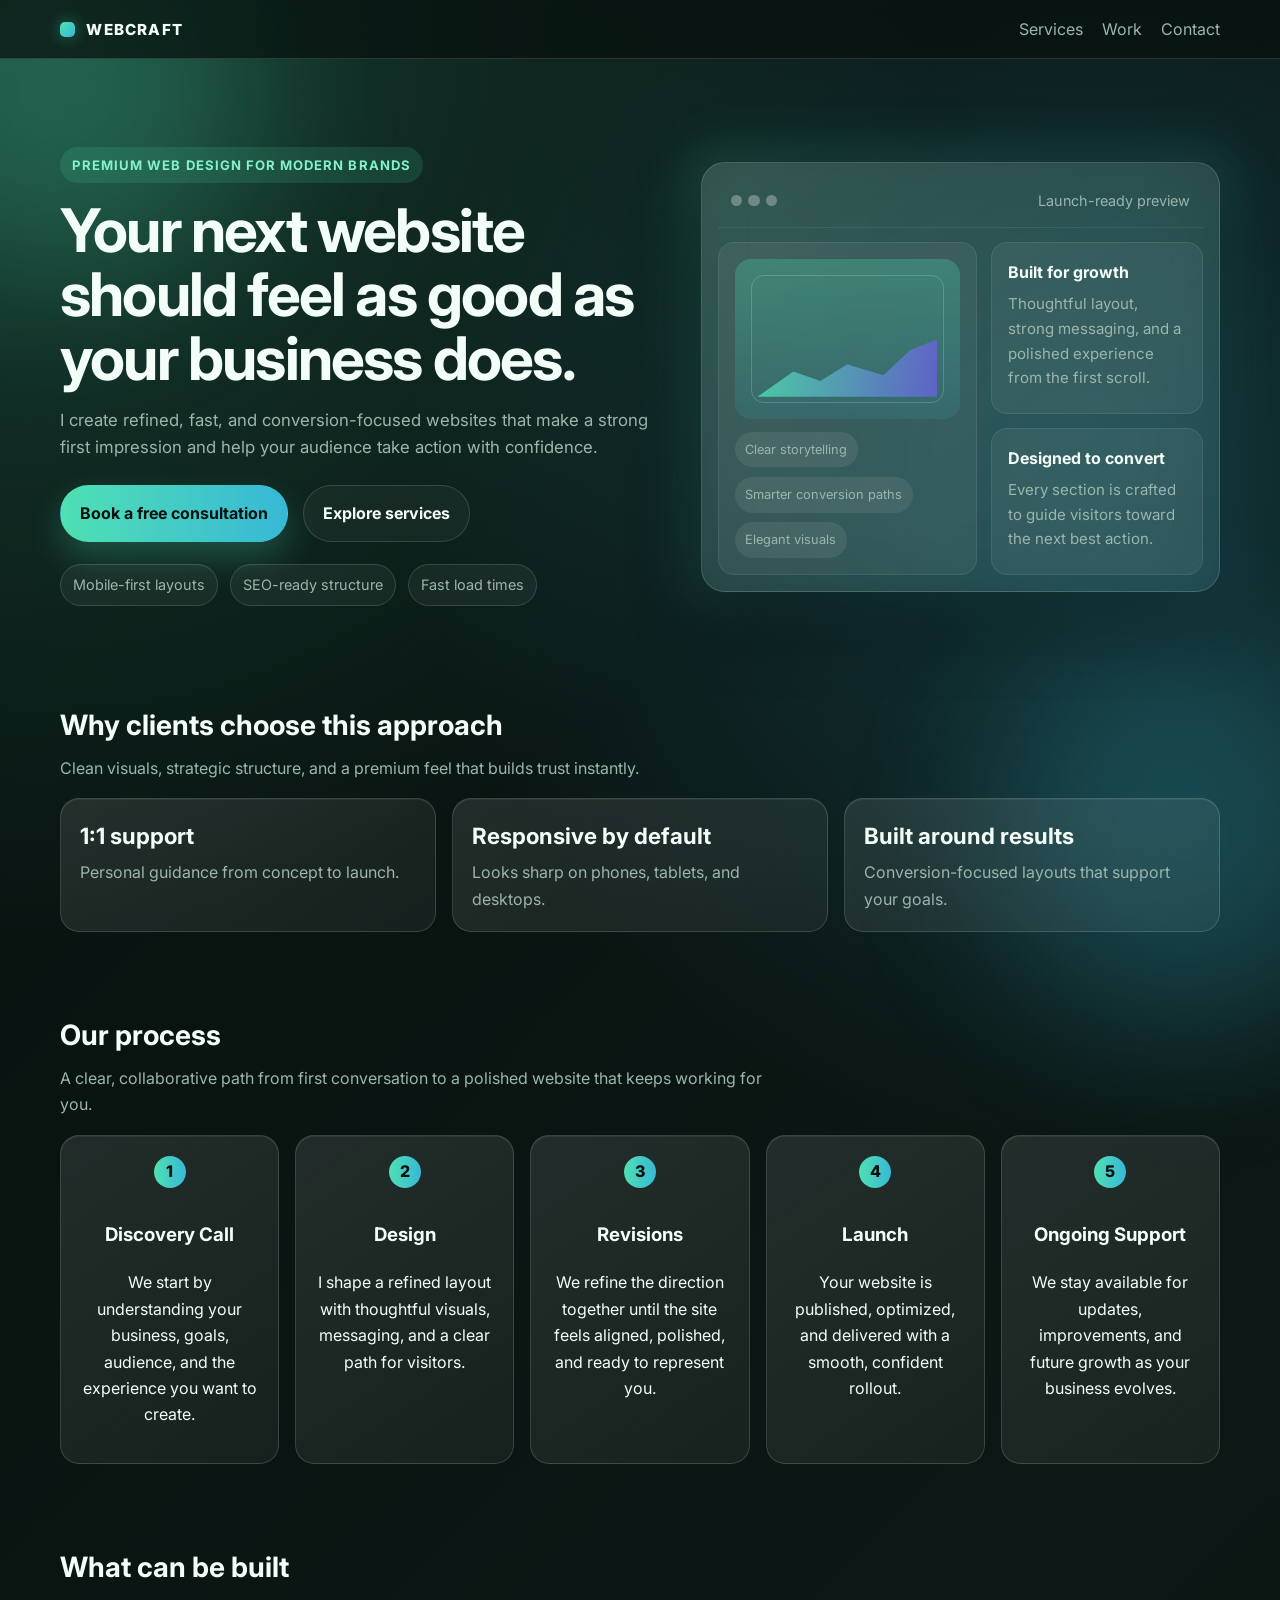
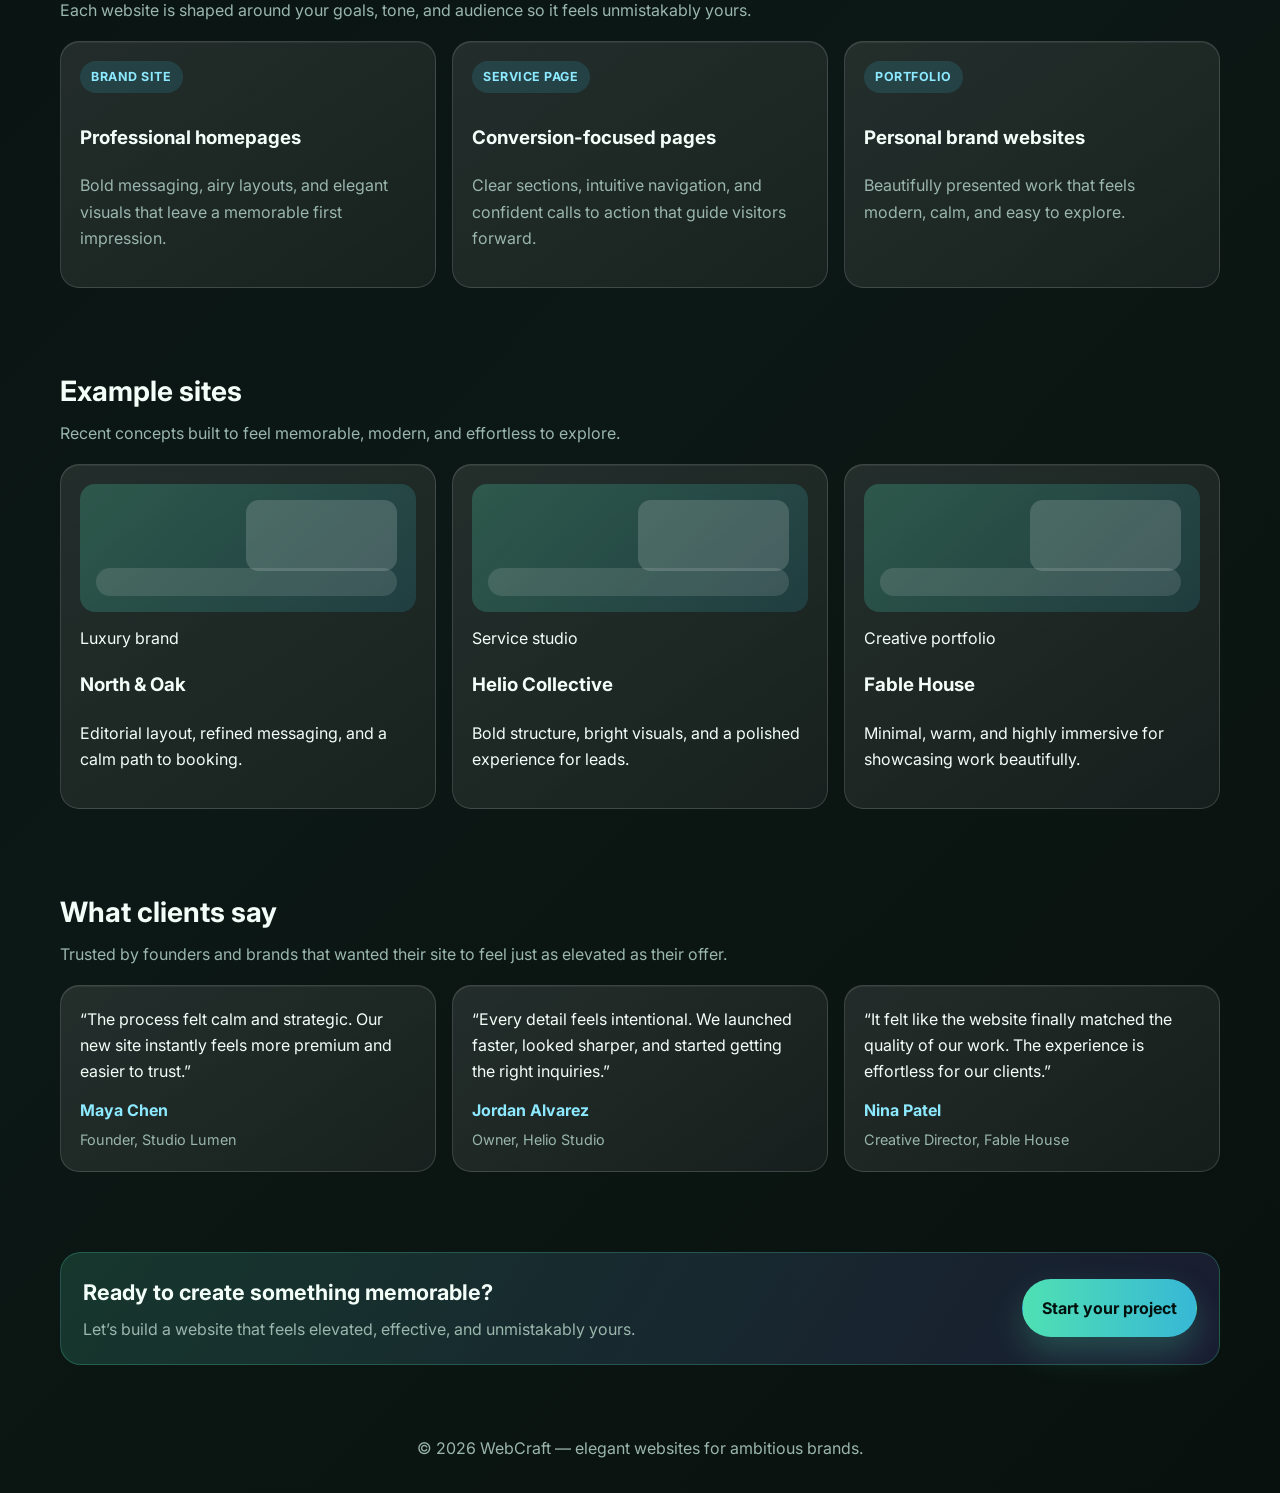
==== index.html @ 7e400f14 "Rename new.html to index.html" ====
<!DOCTYPE html>
<html lang="en">
  <head>
    <meta charset="UTF-8" />
    <meta name="viewport" content="width=device-width, initial-scale=1.0" />
    <title>WebCraft | Premium Websites That Feel Effortless</title>
    <link rel="preconnect" href="https://fonts.googleapis.com" />
    <link rel="preconnect" href="https://fonts.gstatic.com" crossorigin />
    <link href="https://fonts.googleapis.com/css2?family=Inter:wght@400;500;600;700;800&display=swap" rel="stylesheet" />
    <style>
      :root {
        --bg: #07110f;
        --bg-soft: #0f1f1b;
        --surface: rgba(255, 255, 255, 0.08);
        --surface-strong: rgba(255, 255, 255, 0.14);
        --text: #f4fef9;
        --muted: #9ab6ad;
        --accent: #4fe0b3;
        --accent-2: #37b8d6;
        --accent-3: #7a5cff;
        --border: rgba(255, 255, 255, 0.14);
      }

      * { box-sizing: border-box; }
      html { scroll-behavior: smooth; }
      body {
        --scroll: 0px;
        margin: 0;
        font-family: "Inter", "Segoe UI", Roboto, Arial, sans-serif;
        color: var(--text);
        background:
          radial-gradient(circle at top left, rgba(79, 224, 179, 0.22), transparent 28%),
          radial-gradient(circle at 85% 15%, rgba(55, 184, 214, 0.2), transparent 24%),
          linear-gradient(135deg, var(--bg), #0c1815 60%, #09110e 100%);
        line-height: 1.65;
        overflow-x: hidden;
      }

      body::before,
      body::after {
        content: "";
        position: fixed;
        inset: auto;
        width: 24rem;
        height: 24rem;
        border-radius: 50%;
        filter: blur(80px);
        opacity: 0.24;
        pointer-events: none;
        z-index: 0;
      }

      body::before {
        top: -6rem;
        left: -8rem;
        background: var(--accent);
      }

      body::after {
        bottom: -8rem;
        right: -6rem;
        background: var(--accent-2);
      }

      a { color: inherit; text-decoration: none; }
      img { max-width: 100%; display: block; }

      .container {
        width: min(1160px, calc(100% - 2rem));
        margin: 0 auto;
        position: relative;
        z-index: 1;
      }

      .nav {
        position: sticky;
        top: 0;
        z-index: 20;
        backdrop-filter: blur(18px);
        background: rgba(7, 17, 15, 0.72);
        border-bottom: 1px solid var(--border);
      }

      .nav-inner {
        display: flex;
        align-items: center;
        justify-content: space-between;
        padding: 1rem 0;
      }

      .brand {
        display: inline-flex;
        align-items: center;
        gap: 0.7rem;
        font-weight: 800;
        letter-spacing: 0.08em;
        font-size: 0.95rem;
        text-transform: uppercase;
      }

      .brand-mark {
        width: 0.95rem;
        height: 0.95rem;
        border-radius: 0.3rem;
        background: linear-gradient(135deg, var(--accent), var(--accent-2));
        box-shadow: 0 0 16px rgba(79, 224, 179, 0.45);
      }

      .nav-links {
        display: flex;
        gap: 1.2rem;
        color: var(--muted);
      }

      .nav-links a:hover { color: var(--text); }

      .hero {
        padding: 5.5rem 0 4rem;
        display: grid;
        grid-template-columns: 1.08fr 0.92fr;
        gap: 2rem;
        align-items: center;
      }

      .eyebrow {
        display: inline-flex;
        padding: 0.45rem 0.75rem;
        border-radius: 999px;
        background: rgba(79, 224, 179, 0.14);
        color: #84f1cb;
        font-size: 0.82rem;
        font-weight: 700;
        letter-spacing: 0.08em;
        text-transform: uppercase;
        margin-bottom: 1rem;
      }

      .hero h1 {
        font-size: clamp(2.3rem, 4.7vw, 4rem);
        line-height: 1.06;
        margin: 0 0 1rem;
        letter-spacing: -0.03em;
      }

      .hero p {
        font-size: 1.05rem;
        color: var(--muted);
        margin: 0 0 1.4rem;
        max-width: 620px;
      }

      .hero-actions {
        display: flex;
        flex-wrap: wrap;
        gap: 0.9rem;
        margin-bottom: 1.35rem;
      }

      .btn {
        display: inline-flex;
        align-items: center;
        justify-content: center;
        border: 1px solid transparent;
        border-radius: 999px;
        padding: 0.92rem 1.2rem;
        font-weight: 700;
        transition: transform 0.2s ease, box-shadow 0.2s ease, background 0.2s ease;
      }

      .btn:hover { transform: translateY(-2px); }
      .btn-primary {
        background: linear-gradient(90deg, var(--accent), var(--accent-2));
        color: #03110e;
        box-shadow: 0 16px 34px rgba(79, 224, 179, 0.24);
      }
      .btn-secondary {
        color: var(--text);
        border-color: var(--border);
        background: rgba(255, 255, 255, 0.04);
      }

      .trust-list {
        display: flex;
        flex-wrap: wrap;
        gap: 0.75rem;
        padding: 0;
        margin: 0;
        list-style: none;
        color: var(--muted);
      }

      .trust-list li {
        padding: 0.5rem 0.75rem;
        border-radius: 999px;
        background: rgba(255, 255, 255, 0.05);
        border: 1px solid var(--border);
        font-size: 0.9rem;
      }

      .hero-visual {
        position: relative;
      }

      .hero-visual::before {
        content: "";
        position: absolute;
        inset: -1rem;
        border-radius: 2rem;
        background: linear-gradient(135deg, rgba(79, 224, 179, 0.16), rgba(55, 184, 214, 0.14));
        filter: blur(24px);
        z-index: 0;
      }

      .dashboard {
        position: relative;
        z-index: 1;
        padding: 1rem;
        border-radius: 1.5rem;
        background: linear-gradient(145deg, rgba(255,255,255,0.12), rgba(255,255,255,0.05));
        border: 1px solid var(--border);
        box-shadow: 0 30px 70px rgba(0, 0, 0, 0.36);
        backdrop-filter: blur(22px);
      }

      .scroll-move {
        transform: translate3d(0, calc(var(--scroll) * var(--scroll-speed, 0.02)), 0);
        will-change: transform;
      }

      .scroll-slow { --scroll-speed: 0.015; }
      .scroll-medium { --scroll-speed: 0.028; }
      .scroll-fast { --scroll-speed: 0.045; }

      .dashboard-top {
        display: flex;
        justify-content: space-between;
        align-items: center;
        padding: 0.6rem 0.8rem 0.9rem;
        border-bottom: 1px solid rgba(255,255,255,0.08);
      }

      .dots {
        display: flex;
        gap: 0.4rem;
      }

      .dots span {
        width: 0.7rem;
        height: 0.7rem;
        border-radius: 50%;
        background: rgba(255,255,255,0.3);
      }

      .dashboard-grid {
        display: grid;
        grid-template-columns: 1.1fr 0.9fr;
        gap: 0.9rem;
        padding-top: 0.9rem;
      }

      .panel {
        padding: 1rem;
        border-radius: 1rem;
        background: rgba(255,255,255,0.06);
        border: 1px solid rgba(255,255,255,0.08);
      }

      .panel.large {
        grid-row: span 2;
      }

      .chart {
        height: 10rem;
        border-radius: 1rem;
        background: linear-gradient(180deg, rgba(79,224,179,0.28), rgba(55,184,214,0.12));
        position: relative;
        overflow: hidden;
        margin-bottom: 0.8rem;
      }

      .chart::before {
        content: "";
        position: absolute;
        inset: 1rem;
        border: 1px solid rgba(255,255,255,0.18);
        border-radius: 0.8rem;
      }

      .chart::after {
        content: "";
        position: absolute;
        left: 10%;
        bottom: 14%;
        width: 80%;
        height: 45%;
        background: linear-gradient(90deg, rgba(79,224,179,0.8), rgba(122,92,255,0.6));
        clip-path: polygon(0 100%, 20% 65%, 35% 78%, 50% 55%, 70% 70%, 85% 35%, 100% 20%, 100% 100%);
      }

      .mini-stats {
        display: flex;
        flex-wrap: wrap;
        gap: 0.6rem;
      }

      .mini-stats span {
        padding: 0.45rem 0.65rem;
        border-radius: 999px;
        background: rgba(255,255,255,0.08);
        color: var(--muted);
        font-size: 0.8rem;
      }

      .panel h4 {
        margin: 0 0 0.4rem;
        font-size: 1rem;
      }

      .panel p {
        margin: 0;
        color: var(--muted);
        font-size: 0.94rem;
      }

      section { padding: 2rem 0 3rem; }
      .section-header {
        margin-bottom: 1.1rem;
      }

      .section-header h2 {
        font-size: 1.75rem;
        margin: 0 0 0.4rem;
      }

      .section-header p {
        margin: 0;
        color: var(--muted);
        max-width: 720px;
      }

      .stats-grid {
        display: grid;
        grid-template-columns: repeat(3, minmax(0, 1fr));
        gap: 1rem;
      }

      .stat-card,
      .service-card,
      .project-card,
      .step-card {
        padding: 1.2rem;
        border-radius: 1.2rem;
        background: linear-gradient(145deg, rgba(255,255,255,0.1), rgba(255,255,255,0.05));
        border: 1px solid var(--border);
        box-shadow: inset 0 1px 0 rgba(255,255,255,0.06);
        transition: transform 0.2s ease, border-color 0.2s ease;
      }

      .stat-card:hover,
      .service-card:hover,
      .project-card:hover,
      .step-card:hover,
      .process-card:hover {
        transform: translateY(-3px);
        border-color: rgba(79, 224, 179, 0.35);
      }

      .stat-card strong {
        display: block;
        font-size: 1.4rem;
        margin-bottom: 0.25rem;
      }

      .stat-card span,
      .service-card p,
      .project-card p,
      .step-card p {
        color: var(--muted);
      }

      .service-grid,
      .project-grid,
      .steps-grid,
      .process-grid {
        display: grid;
        grid-template-columns: repeat(3, minmax(0, 1fr));
        gap: 1rem;
      }

      .icon {
        display: inline-grid;
        place-items: center;
        width: 2.4rem;
        height: 2.4rem;
        border-radius: 0.8rem;
        background: linear-gradient(135deg, rgba(79,224,179,0.26), rgba(55,184,214,0.2));
        margin-bottom: 0.8rem;
        font-size: 1rem;
      }

      .project-card .tag {
        display: inline-block;
        margin-bottom: 0.65rem;
        padding: 0.38rem 0.7rem;
        border-radius: 999px;
        background: rgba(55, 184, 214, 0.16);
        color: #8de9ff;
        font-size: 0.78rem;
        font-weight: 700;
        letter-spacing: 0.04em;
        text-transform: uppercase;
      }

      .example-grid,
      .testimonial-grid {
        display: grid;
        grid-template-columns: repeat(3, minmax(0, 1fr));
        gap: 1rem;
      }

      .example-card,
      .testimonial-card {
        padding: 1.2rem;
        border-radius: 1.2rem;
        background: linear-gradient(145deg, rgba(255,255,255,0.1), rgba(255,255,255,0.05));
        border: 1px solid var(--border);
        box-shadow: inset 0 1px 0 rgba(255,255,255,0.06);
      }

      .example-card .preview {
        height: 8rem;
        border-radius: 0.95rem;
        background: linear-gradient(135deg, rgba(79,224,179,0.24), rgba(55,184,214,0.16));
        margin-bottom: 0.8rem;
        position: relative;
        overflow: hidden;
      }

      .example-card .preview::before,
      .example-card .preview::after {
        content: "";
        position: absolute;
        inset: 0;
      }

      .example-card .preview::before {
        inset: 1rem 1.2rem auto auto;
        width: 45%;
        height: 55%;
        border-radius: 0.8rem;
        background: rgba(255,255,255,0.16);
      }

      .example-card .preview::after {
        inset: auto 1.2rem 1rem 1rem;
        height: 22%;
        border-radius: 999px;
        background: rgba(255,255,255,0.12);
      }

      .testimonial-card blockquote {
        margin: 0 0 0.8rem;
        font-size: 1rem;
        color: var(--text);
      }

      .testimonial-card .person {
        font-weight: 700;
        color: #8de9ff;
      }

      .testimonial-card .role {
        color: var(--muted);
        font-size: 0.9rem;
        margin-top: 0.25rem;
      }

      .step-number {
        display: inline-grid;
        place-items: center;
        width: 2rem;
        height: 2rem;
        border-radius: 50%;
        background: linear-gradient(90deg, var(--accent), var(--accent-2));
        color: #03110e;
        font-weight: 800;
        margin-bottom: 0.75rem;
      }

      .process-grid {
        grid-template-columns: repeat(5, minmax(0, 1fr));
      }

      .process-card {
        padding: 1.2rem;
        border-radius: 1.2rem;
        background: linear-gradient(145deg, rgba(255,255,255,0.1), rgba(255,255,255,0.05));
        border: 1px solid var(--border);
        box-shadow: inset 0 1px 0 rgba(255,255,255,0.06);
        text-align: center;
      }

      .process-card .step-number {
        margin-bottom: 0.85rem;
      }

      .quote-panel {
        display: flex;
        align-items: center;
        justify-content: space-between;
        gap: 1rem;
        padding: 1.35rem;
        border-radius: 1.3rem;
        background: linear-gradient(120deg, rgba(79,224,179,0.16), rgba(122,92,255,0.14));
        border: 1px solid rgba(79,224,179,0.24);
      }

      .scroll-move {
        transform: translate3d(0, calc(var(--scroll) * var(--scroll-speed, 0.02)), 0);
        will-change: transform;
      }

      .scroll-slow { --scroll-speed: 0.015; }
      .scroll-medium { --scroll-speed: 0.028; }
      .scroll-fast { --scroll-speed: 0.045; }

      .quote-panel h3 {
        margin: 0 0 0.35rem;
        font-size: 1.35rem;
      }

      .quote-panel p {
        margin: 0;
        color: var(--muted);
      }

      .footer {
        padding: 1.4rem 0 2rem;
        color: var(--muted);
        text-align: center;
      }

      @media (max-width: 900px) {
        .hero,
        .dashboard-grid,
        .service-grid,
        .project-grid,
        .steps-grid,
        .stats-grid,
        .example-grid,
        .testimonial-grid,
        .process-grid {
          grid-template-columns: 1fr;
        }

        .hero { padding-top: 3.3rem; }
        .quote-panel { flex-direction: column; align-items: flex-start; }
      }
    </style>
  </head>
  <body>
    <nav class="nav">
      <div class="container nav-inner">
        <a class="brand" href="#top"><span class="brand-mark"></span>WebCraft</a>
        <div class="nav-links">
          <a href="#services">Services</a>
          <a href="#work">Work</a>
          <a href="#contact">Contact</a>
        </div>
      </div>
    </nav>

    <main id="top">
      <section class="hero container">
        <div>
          <div class="eyebrow">Premium web design for modern brands</div>
          <h1>Your next website should feel as good as your business does.</h1>
          <p>I create refined, fast, and conversion-focused websites that make a strong first impression and help your audience take action with confidence.</p>
          <div class="hero-actions">
            <a class="btn btn-primary" href="#contact">Book a free consultation</a>
            <a class="btn btn-secondary" href="#services">Explore services</a>
          </div>
          <ul class="trust-list">
            <li>Mobile-first layouts</li>
            <li>SEO-ready structure</li>
            <li>Fast load times</li>
          </ul>
        </div>

        <div class="hero-visual scroll-move scroll-medium">
          <div class="dashboard">
            <div class="dashboard-top">
              <div class="dots"><span></span><span></span><span></span></div>
              <div style="color: var(--muted); font-size: 0.9rem;">Launch-ready preview</div>
            </div>
            <div class="dashboard-grid">
              <div class="panel large">
                <div class="chart"></div>
                <div class="mini-stats">
                  <span>Clear storytelling</span>
                  <span>Smarter conversion paths</span>
                  <span>Elegant visuals</span>
                </div>
              </div>
              <div class="panel">
                <h4>Built for growth</h4>
                <p>Thoughtful layout, strong messaging, and a polished experience from the first scroll.</p>
              </div>
              <div class="panel">
                <h4>Designed to convert</h4>
                <p>Every section is crafted to guide visitors toward the next best action.</p>
              </div>
            </div>
          </div>
        </div>
      </section>

      <section class="container">
        <div class="section-header scroll-move scroll-slow">
          <h2>Why clients choose this approach</h2>
          <p>Clean visuals, strategic structure, and a premium feel that builds trust instantly.</p>
        </div>
        <div class="stats-grid">
          <div class="stat-card">
            <strong>1:1 support</strong>
            <span>Personal guidance from concept to launch.</span>
          </div>
          <div class="stat-card">
            <strong>Responsive by default</strong>
            <span>Looks sharp on phones, tablets, and desktops.</span>
          </div>
          <div class="stat-card">
            <strong>Built around results</strong>
            <span>Conversion-focused layouts that support your goals.</span>
          </div>
        </div>
      </section>

      <section id="services" class="container">
        <div class="section-header">
          <h2>Our process</h2>
          <p>A clear, collaborative path from first conversation to a polished website that keeps working for you.</p>
        </div>
        <div class="process-grid">
          <article class="process-card">
            <div class="step-number">1</div>
            <h3>Discovery Call</h3>
            <p>We start by understanding your business, goals, audience, and the experience you want to create.</p>
          </article>
          <article class="process-card">
            <div class="step-number">2</div>
            <h3>Design</h3>
            <p>I shape a refined layout with thoughtful visuals, messaging, and a clear path for visitors.</p>
          </article>
          <article class="process-card">
            <div class="step-number">3</div>
            <h3>Revisions</h3>
            <p>We refine the direction together until the site feels aligned, polished, and ready to represent you.</p>
          </article>
          <article class="process-card">
            <div class="step-number">4</div>
            <h3>Launch</h3>
            <p>Your website is published, optimized, and delivered with a smooth, confident rollout.</p>
          </article>
          <article class="process-card">
            <div class="step-number">5</div>
            <h3>Ongoing Support</h3>
            <p>We stay available for updates, improvements, and future growth as your business evolves.</p>
          </article>
        </div>
      </section>

      <section id="work" class="container">
        <div class="section-header">
          <h2>What can be built</h2>
          <p>Each website is shaped around your goals, tone, and audience so it feels unmistakably yours.</p>
        </div>
        <div class="project-grid">
          <div class="project-card">
            <span class="tag">Brand site</span>
            <h3>Professional homepages</h3>
            <p>Bold messaging, airy layouts, and elegant visuals that leave a memorable first impression.</p>
          </div>
          <div class="project-card">
            <span class="tag">Service page</span>
            <h3>Conversion-focused pages</h3>
            <p>Clear sections, intuitive navigation, and confident calls to action that guide visitors forward.</p>
          </div>
          <div class="project-card">
            <span class="tag">Portfolio</span>
            <h3>Personal brand websites</h3>
            <p>Beautifully presented work that feels modern, calm, and easy to explore.</p>
          </div>
        </div>
      </section>

      <section class="container">
        <div class="section-header">
          <h2>Example sites</h2>
          <p>Recent concepts built to feel memorable, modern, and effortless to explore.</p>
        </div>
        <div class="example-grid">
          <article class="example-card">
            <div class="preview"></div>
            <span class="tag">Luxury brand</span>
            <h3>North & Oak</h3>
            <p>Editorial layout, refined messaging, and a calm path to booking.</p>
          </article>
          <article class="example-card">
            <div class="preview"></div>
            <span class="tag">Service studio</span>
            <h3>Helio Collective</h3>
            <p>Bold structure, bright visuals, and a polished experience for leads.</p>
          </article>
          <article class="example-card">
            <div class="preview"></div>
            <span class="tag">Creative portfolio</span>
            <h3>Fable House</h3>
            <p>Minimal, warm, and highly immersive for showcasing work beautifully.</p>
          </article>
        </div>
      </section>

      <section class="container">
        <div class="section-header">
          <h2>What clients say</h2>
          <p>Trusted by founders and brands that wanted their site to feel just as elevated as their offer.</p>
        </div>
        <div class="testimonial-grid">
          <article class="testimonial-card">
            <blockquote>“The process felt calm and strategic. Our new site instantly feels more premium and easier to trust.”</blockquote>
            <div class="person">Maya Chen</div>
            <div class="role">Founder, Studio Lumen</div>
          </article>
          <article class="testimonial-card">
            <blockquote>“Every detail feels intentional. We launched faster, looked sharper, and started getting the right inquiries.”</blockquote>
            <div class="person">Jordan Alvarez</div>
            <div class="role">Owner, Helio Studio</div>
          </article>
          <article class="testimonial-card">
            <blockquote>“It felt like the website finally matched the quality of our work. The experience is effortless for our clients.”</blockquote>
            <div class="person">Nina Patel</div>
            <div class="role">Creative Director, Fable House</div>
          </article>
        </div>
      </section>

      <section id="contact" class="container">
        <div class="quote-panel scroll-move scroll-slow">
          <div>
            <h3>Ready to create something memorable?</h3>
            <p>Let’s build a website that feels elevated, effective, and unmistakably yours.</p>
          </div>
            <a class="btn btn-primary" href="mailto:hello@webcraft.com">Start your project</a>
        </div>
      </section>
    </main>

    <script>
      const scrollRoot = document.documentElement || document.body;
      const updateScroll = () => {
        const y = Math.min(window.scrollY, 1200);
        document.body.style.setProperty("--scroll", `${y * 0.35}px`);
      };
      window.addEventListener("scroll", updateScroll, { passive: true });
      updateScroll();
    </script>

    <footer class="footer">
      <div class="container">© 2026 WebCraft — elegant websites for ambitious brands.</div>
    </footer>
  </body>
</html>
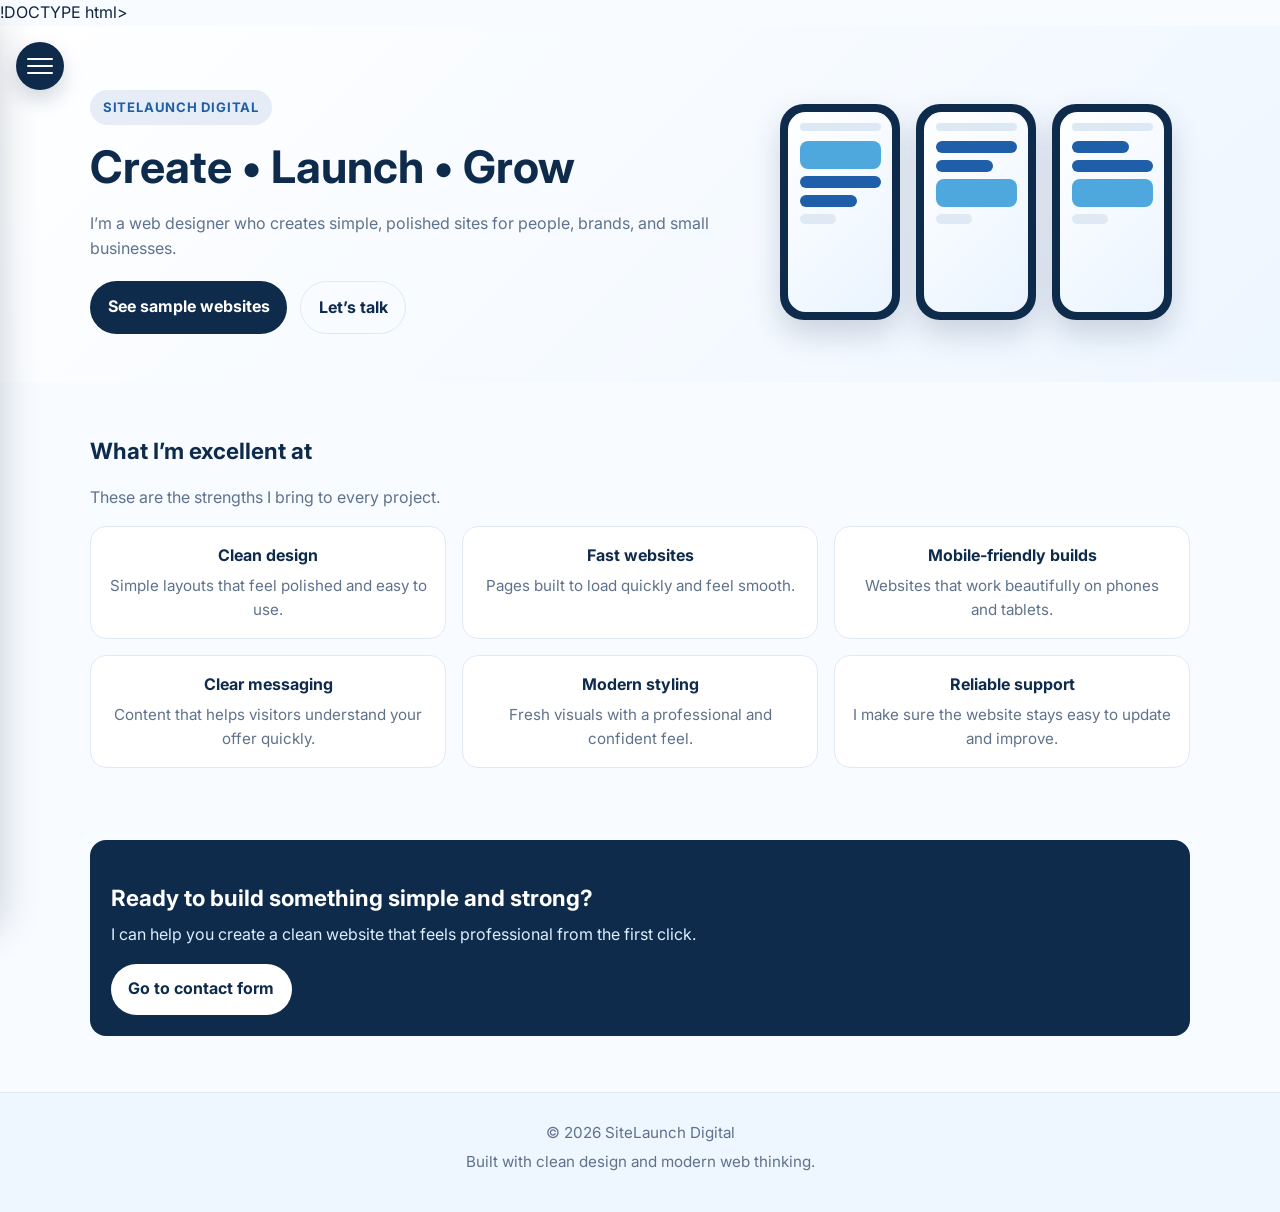
==== commit 62fc0f60: "Update print statement from 'Hello' to 'Goodbye'" ====
--- a/index.html
+++ b/index.html
@@ -1,773 +1,469 @@
-<!DOCTYPE html>
+!DOCTYPE html>
 <html lang="en">
   <head>
     <meta charset="UTF-8" />
     <meta name="viewport" content="width=device-width, initial-scale=1.0" />
-    <title>WebCraft | Premium Websites That Feel Effortless</title>
+    <title>SiteLaunch Digital</title>
     <link rel="preconnect" href="https://fonts.googleapis.com" />
     <link rel="preconnect" href="https://fonts.gstatic.com" crossorigin />
     <link href="https://fonts.googleapis.com/css2?family=Inter:wght@400;500;600;700;800&display=swap" rel="stylesheet" />
     <style>
       :root {
-        --bg: #07110f;
-        --bg-soft: #0f1f1b;
-        --surface: rgba(255, 255, 255, 0.08);
-        --surface-strong: rgba(255, 255, 255, 0.14);
-        --text: #f4fef9;
-        --muted: #9ab6ad;
-        --accent: #4fe0b3;
-        --accent-2: #37b8d6;
-        --accent-3: #7a5cff;
-        --border: rgba(255, 255, 255, 0.14);
+        --navy: #0f2b4c;
+        --navy-dark: #081c31;
+        --blue: #1f5ea8;
+        --sky: #4ea8de;
+        --white: #f8fbff;
+        --text: #11253f;
+        --muted: #5f728c;
+        --border: #dfe9f4;
       }
 
       * { box-sizing: border-box; }
       html { scroll-behavior: smooth; }
       body {
-        --scroll: 0px;
         margin: 0;
-        font-family: "Inter", "Segoe UI", Roboto, Arial, sans-serif;
+        font-family: "Inter", "Segoe UI", sans-serif;
+        background: var(--white);
         color: var(--text);
-        background:
-          radial-gradient(circle at top left, rgba(79, 224, 179, 0.22), transparent 28%),
-          radial-gradient(circle at 85% 15%, rgba(55, 184, 214, 0.2), transparent 24%),
-          linear-gradient(135deg, var(--bg), #0c1815 60%, #09110e 100%);
-        line-height: 1.65;
-        overflow-x: hidden;
-      }
-
-      body::before,
-      body::after {
-        content: "";
+        line-height: 1.6;
+      }
+
+      body.page-transitioning {
+        overflow: hidden;
+      }
+
+      .page-transition {
+        opacity: 0;
+        transform: translateY(12px);
+        animation: pageFadeIn 0.45s ease forwards;
+      }
+
+      @keyframes pageFadeIn {
+        from {
+          opacity: 0;
+          transform: translateY(12px);
+        }
+        to {
+          opacity: 1;
+          transform: translateY(0);
+        }
+      }
+
+      a { color: inherit; text-decoration: none; }
+      .container {
+        width: min(1100px, calc(100% - 2rem));
+        margin: 0 auto;
+      }
+
+      .side-nav {
         position: fixed;
-        inset: auto;
-        width: 24rem;
-        height: 24rem;
-        border-radius: 50%;
-        filter: blur(80px);
-        opacity: 0.24;
+        top: 1rem;
+        left: 1rem;
+        z-index: 60;
+      }
+
+      .menu-toggle {
+        display: flex;
+        flex-direction: column;
+        justify-content: center;
+        gap: 0.3rem;
+        width: 3rem;
+        height: 3rem;
+        border: 0;
+        border-radius: 999px;
+        background: var(--navy);
+        color: white;
+        box-shadow: 0 10px 20px rgba(15, 43, 76, 0.18);
+        cursor: pointer;
+        padding: 0.7rem;
+      }
+
+      .menu-toggle span {
+        display: block;
+        height: 2px;
+        width: 100%;
+        background: currentColor;
+        border-radius: 999px;
+      }
+
+      .nav-panel {
+        position: fixed;
+        top: 0;
+        left: -260px;
+        width: 240px;
+        height: 100vh;
+        padding: 5rem 1.25rem 1.5rem;
+        display: flex;
+        flex-direction: column;
+        gap: 1rem;
+        background: linear-gradient(180deg, var(--navy) 0%, var(--navy-dark) 100%);
+        color: white;
+        box-shadow: 16px 0 40px rgba(8, 28, 49, 0.24);
+        transition: left 0.25s ease;
+        z-index: 55;
+      }
+
+      .side-nav.open .nav-panel {
+        left: 0;
+      }
+
+      .nav-panel a {
+        padding: 0.7rem 0.8rem;
+        border-radius: 0.7rem;
+        color: #e7f2ff;
+        font-weight: 600;
+      }
+
+      .nav-panel a:hover {
+        background: rgba(255, 255, 255, 0.12);
+      }
+
+      .overlay {
+        position: fixed;
+        inset: 0;
+        background: rgba(8, 28, 49, 0.28);
+        opacity: 0;
         pointer-events: none;
-        z-index: 0;
-      }
-
-      body::before {
-        top: -6rem;
-        left: -8rem;
-        background: var(--accent);
-      }
-
-      body::after {
-        bottom: -8rem;
-        right: -6rem;
-        background: var(--accent-2);
-      }
-
-      a { color: inherit; text-decoration: none; }
-      img { max-width: 100%; display: block; }
-
-      .container {
-        width: min(1160px, calc(100% - 2rem));
-        margin: 0 auto;
-        position: relative;
-        z-index: 1;
-      }
-
-      .nav {
-        position: sticky;
-        top: 0;
-        z-index: 20;
-        backdrop-filter: blur(18px);
-        background: rgba(7, 17, 15, 0.72);
-        border-bottom: 1px solid var(--border);
-      }
-
-      .nav-inner {
-        display: flex;
-        align-items: center;
-        justify-content: space-between;
-        padding: 1rem 0;
-      }
-
-      .brand {
-        display: inline-flex;
-        align-items: center;
-        gap: 0.7rem;
-        font-weight: 800;
-        letter-spacing: 0.08em;
-        font-size: 0.95rem;
-        text-transform: uppercase;
-      }
-
-      .brand-mark {
-        width: 0.95rem;
-        height: 0.95rem;
-        border-radius: 0.3rem;
-        background: linear-gradient(135deg, var(--accent), var(--accent-2));
-        box-shadow: 0 0 16px rgba(79, 224, 179, 0.45);
-      }
-
-      .nav-links {
-        display: flex;
-        gap: 1.2rem;
-        color: var(--muted);
-      }
-
-      .nav-links a:hover { color: var(--text); }
+        transition: opacity 0.25s ease;
+        z-index: 50;
+      }
+
+      .side-nav.open + .overlay {
+        opacity: 1;
+        pointer-events: auto;
+      }
+
+      body.nav-open {
+        overflow: hidden;
+      }
 
       .hero {
-        padding: 5.5rem 0 4rem;
+        padding: 4rem 0 3rem;
+        background: linear-gradient(135deg, #ffffff 0%, #eef6ff 100%);
+      }
+
+      .hero-content {
         display: grid;
-        grid-template-columns: 1.08fr 0.92fr;
+        grid-template-columns: 1.2fr 0.8fr;
         gap: 2rem;
         align-items: center;
       }
 
       .eyebrow {
-        display: inline-flex;
-        padding: 0.45rem 0.75rem;
+        display: inline-block;
+        padding: 0.45rem 0.8rem;
         border-radius: 999px;
-        background: rgba(79, 224, 179, 0.14);
-        color: #84f1cb;
+        background: rgba(31, 94, 168, 0.1);
+        color: var(--blue);
         font-size: 0.82rem;
         font-weight: 700;
-        letter-spacing: 0.08em;
+        letter-spacing: 0.06em;
         text-transform: uppercase;
         margin-bottom: 1rem;
       }
 
-      .hero h1 {
-        font-size: clamp(2.3rem, 4.7vw, 4rem);
-        line-height: 1.06;
+      h1 {
+        font-size: clamp(2rem, 3.5vw, 2.8rem);
+        line-height: 1.2;
+        color: var(--navy);
         margin: 0 0 1rem;
-        letter-spacing: -0.03em;
       }
 
       .hero p {
-        font-size: 1.05rem;
+        margin: 0 0 1.2rem;
         color: var(--muted);
-        margin: 0 0 1.4rem;
-        max-width: 620px;
-      }
-
-      .hero-actions {
+        max-width: 650px;
+      }
+
+      .actions {
         display: flex;
+        gap: 0.8rem;
         flex-wrap: wrap;
-        gap: 0.9rem;
-        margin-bottom: 1.35rem;
       }
 
       .btn {
-        display: inline-flex;
-        align-items: center;
+        display: inline-block;
+        padding: 0.8rem 1.1rem;
+        border-radius: 999px;
+        font-weight: 700;
+      }
+
+      .btn-primary {
+        background: var(--navy);
+        color: white;
+      }
+
+      .btn-secondary {
+        border: 1px solid var(--border);
+        color: var(--navy);
+      }
+
+      .device-stack {
+        display: flex;
         justify-content: center;
-        border: 1px solid transparent;
+        gap: 1rem;
+        align-items: flex-end;
+        flex-wrap: wrap;
+      }
+
+      .phone {
+        width: 120px;
+        background: #0f2b4c;
+        border-radius: 1.5rem;
+        padding: 0.5rem;
+        box-shadow: 0 14px 30px rgba(15, 43, 76, 0.18);
+      }
+
+      .phone-screen {
+        background: linear-gradient(135deg, #ffffff 0%, #eaf4ff 100%);
+        border-radius: 1.1rem;
+        padding: 0.7rem;
+        min-height: 200px;
+      }
+
+      .phone-screen .top-bar {
+        height: 8px;
         border-radius: 999px;
-        padding: 0.92rem 1.2rem;
-        font-weight: 700;
-        transition: transform 0.2s ease, box-shadow 0.2s ease, background 0.2s ease;
-      }
-
-      .btn:hover { transform: translateY(-2px); }
-      .btn-primary {
-        background: linear-gradient(90deg, var(--accent), var(--accent-2));
-        color: #03110e;
-        box-shadow: 0 16px 34px rgba(79, 224, 179, 0.24);
-      }
-      .btn-secondary {
-        color: var(--text);
-        border-color: var(--border);
-        background: rgba(255, 255, 255, 0.04);
-      }
-
-      .trust-list {
-        display: flex;
-        flex-wrap: wrap;
-        gap: 0.75rem;
-        padding: 0;
-        margin: 0;
-        list-style: none;
+        background: #dce9f5;
+        margin-bottom: 0.6rem;
+      }
+
+      .phone-screen .block {
+        background: #1f5ea8;
+        border-radius: 0.5rem;
+        height: 12px;
+        margin-bottom: 0.45rem;
+      }
+
+      .phone-screen .block.short { width: 70%; }
+      .phone-screen .block.tall { height: 28px; background: #4ea8de; }
+      .phone-screen .block.small { height: 10px; width: 45%; background: #dfe9f4; }
+
+      section {
+        padding: 2rem 0 2.5rem;
+      }
+
+      h2 {
+        color: var(--navy);
+        font-size: 1.4rem;
+        margin-bottom: 0.6rem;
+      }
+
+      .section-copy {
         color: var(--muted);
-      }
-
-      .trust-list li {
-        padding: 0.5rem 0.75rem;
-        border-radius: 999px;
-        background: rgba(255, 255, 255, 0.05);
-        border: 1px solid var(--border);
-        font-size: 0.9rem;
-      }
-
-      .hero-visual {
-        position: relative;
-      }
-
-      .hero-visual::before {
-        content: "";
-        position: absolute;
-        inset: -1rem;
-        border-radius: 2rem;
-        background: linear-gradient(135deg, rgba(79, 224, 179, 0.16), rgba(55, 184, 214, 0.14));
-        filter: blur(24px);
-        z-index: 0;
-      }
-
-      .dashboard {
-        position: relative;
-        z-index: 1;
-        padding: 1rem;
-        border-radius: 1.5rem;
-        background: linear-gradient(145deg, rgba(255,255,255,0.12), rgba(255,255,255,0.05));
-        border: 1px solid var(--border);
-        box-shadow: 0 30px 70px rgba(0, 0, 0, 0.36);
-        backdrop-filter: blur(22px);
-      }
-
-      .scroll-move {
-        transform: translate3d(0, calc(var(--scroll) * var(--scroll-speed, 0.02)), 0);
-        will-change: transform;
-      }
-
-      .scroll-slow { --scroll-speed: 0.015; }
-      .scroll-medium { --scroll-speed: 0.028; }
-      .scroll-fast { --scroll-speed: 0.045; }
-
-      .dashboard-top {
-        display: flex;
-        justify-content: space-between;
-        align-items: center;
-        padding: 0.6rem 0.8rem 0.9rem;
-        border-bottom: 1px solid rgba(255,255,255,0.08);
-      }
-
-      .dots {
-        display: flex;
-        gap: 0.4rem;
-      }
-
-      .dots span {
-        width: 0.7rem;
-        height: 0.7rem;
-        border-radius: 50%;
-        background: rgba(255,255,255,0.3);
-      }
-
-      .dashboard-grid {
-        display: grid;
-        grid-template-columns: 1.1fr 0.9fr;
-        gap: 0.9rem;
-        padding-top: 0.9rem;
-      }
-
-      .panel {
-        padding: 1rem;
-        border-radius: 1rem;
-        background: rgba(255,255,255,0.06);
-        border: 1px solid rgba(255,255,255,0.08);
-      }
-
-      .panel.large {
-        grid-row: span 2;
-      }
-
-      .chart {
-        height: 10rem;
-        border-radius: 1rem;
-        background: linear-gradient(180deg, rgba(79,224,179,0.28), rgba(55,184,214,0.12));
-        position: relative;
-        overflow: hidden;
-        margin-bottom: 0.8rem;
-      }
-
-      .chart::before {
-        content: "";
-        position: absolute;
-        inset: 1rem;
-        border: 1px solid rgba(255,255,255,0.18);
-        border-radius: 0.8rem;
-      }
-
-      .chart::after {
-        content: "";
-        position: absolute;
-        left: 10%;
-        bottom: 14%;
-        width: 80%;
-        height: 45%;
-        background: linear-gradient(90deg, rgba(79,224,179,0.8), rgba(122,92,255,0.6));
-        clip-path: polygon(0 100%, 20% 65%, 35% 78%, 50% 55%, 70% 70%, 85% 35%, 100% 20%, 100% 100%);
-      }
-
-      .mini-stats {
-        display: flex;
-        flex-wrap: wrap;
-        gap: 0.6rem;
-      }
-
-      .mini-stats span {
-        padding: 0.45rem 0.65rem;
-        border-radius: 999px;
-        background: rgba(255,255,255,0.08);
-        color: var(--muted);
-        font-size: 0.8rem;
-      }
-
-      .panel h4 {
-        margin: 0 0 0.4rem;
-        font-size: 1rem;
-      }
-
-      .panel p {
-        margin: 0;
-        color: var(--muted);
-        font-size: 0.94rem;
-      }
-
-      section { padding: 2rem 0 3rem; }
-      .section-header {
-        margin-bottom: 1.1rem;
-      }
-
-      .section-header h2 {
-        font-size: 1.75rem;
-        margin: 0 0 0.4rem;
-      }
-
-      .section-header p {
-        margin: 0;
-        color: var(--muted);
-        max-width: 720px;
-      }
-
-      .stats-grid {
+        max-width: 700px;
+        margin-bottom: 1rem;
+      }
+
+      .sample-grid {
         display: grid;
         grid-template-columns: repeat(3, minmax(0, 1fr));
         gap: 1rem;
       }
 
-      .stat-card,
-      .service-card,
-      .project-card,
-      .step-card {
-        padding: 1.2rem;
-        border-radius: 1.2rem;
-        background: linear-gradient(145deg, rgba(255,255,255,0.1), rgba(255,255,255,0.05));
+      .sample-card {
+        background: white;
         border: 1px solid var(--border);
-        box-shadow: inset 0 1px 0 rgba(255,255,255,0.06);
-        transition: transform 0.2s ease, border-color 0.2s ease;
-      }
-
-      .stat-card:hover,
-      .service-card:hover,
-      .project-card:hover,
-      .step-card:hover,
-      .process-card:hover {
-        transform: translateY(-3px);
-        border-color: rgba(79, 224, 179, 0.35);
-      }
-
-      .stat-card strong {
-        display: block;
-        font-size: 1.4rem;
-        margin-bottom: 0.25rem;
-      }
-
-      .stat-card span,
-      .service-card p,
-      .project-card p,
-      .step-card p {
+        border-radius: 1rem;
+        padding: 1rem;
+      }
+
+      .sample-card .tag {
+        display: inline-block;
+        font-size: 0.78rem;
+        font-weight: 700;
+        color: var(--blue);
+        margin-bottom: 0.5rem;
+        text-transform: uppercase;
+        letter-spacing: 0.06em;
+      }
+
+      .sample-card h3 {
+        margin: 0 0 0.4rem;
+        color: var(--navy);
+      }
+
+      .sample-card p {
         color: var(--muted);
-      }
-
-      .service-grid,
-      .project-grid,
-      .steps-grid,
-      .process-grid {
+        margin-bottom: 0.8rem;
+      }
+
+      .skills-grid {
         display: grid;
         grid-template-columns: repeat(3, minmax(0, 1fr));
         gap: 1rem;
       }
 
-      .icon {
-        display: inline-grid;
-        place-items: center;
-        width: 2.4rem;
-        height: 2.4rem;
-        border-radius: 0.8rem;
-        background: linear-gradient(135deg, rgba(79,224,179,0.26), rgba(55,184,214,0.2));
-        margin-bottom: 0.8rem;
-        font-size: 1rem;
-      }
-
-      .project-card .tag {
-        display: inline-block;
-        margin-bottom: 0.65rem;
-        padding: 0.38rem 0.7rem;
-        border-radius: 999px;
-        background: rgba(55, 184, 214, 0.16);
-        color: #8de9ff;
-        font-size: 0.78rem;
-        font-weight: 700;
-        letter-spacing: 0.04em;
-        text-transform: uppercase;
-      }
-
-      .example-grid,
-      .testimonial-grid {
-        display: grid;
-        grid-template-columns: repeat(3, minmax(0, 1fr));
-        gap: 1rem;
-      }
-
-      .example-card,
-      .testimonial-card {
-        padding: 1.2rem;
-        border-radius: 1.2rem;
-        background: linear-gradient(145deg, rgba(255,255,255,0.1), rgba(255,255,255,0.05));
+      .skill-card {
+        background: white;
         border: 1px solid var(--border);
-        box-shadow: inset 0 1px 0 rgba(255,255,255,0.06);
-      }
-
-      .example-card .preview {
-        height: 8rem;
-        border-radius: 0.95rem;
-        background: linear-gradient(135deg, rgba(79,224,179,0.24), rgba(55,184,214,0.16));
-        margin-bottom: 0.8rem;
-        position: relative;
-        overflow: hidden;
-      }
-
-      .example-card .preview::before,
-      .example-card .preview::after {
-        content: "";
-        position: absolute;
-        inset: 0;
-      }
-
-      .example-card .preview::before {
-        inset: 1rem 1.2rem auto auto;
-        width: 45%;
-        height: 55%;
-        border-radius: 0.8rem;
-        background: rgba(255,255,255,0.16);
-      }
-
-      .example-card .preview::after {
-        inset: auto 1.2rem 1rem 1rem;
-        height: 22%;
-        border-radius: 999px;
-        background: rgba(255,255,255,0.12);
-      }
-
-      .testimonial-card blockquote {
-        margin: 0 0 0.8rem;
-        font-size: 1rem;
-        color: var(--text);
-      }
-
-      .testimonial-card .person {
-        font-weight: 700;
-        color: #8de9ff;
-      }
-
-      .testimonial-card .role {
+        border-radius: 1rem;
+        padding: 1rem;
+        text-align: center;
+      }
+
+      .skill-card strong {
+        display: block;
+        color: var(--navy);
+        margin-bottom: 0.3rem;
+      }
+
+      .skill-card span {
         color: var(--muted);
-        font-size: 0.9rem;
-        margin-top: 0.25rem;
-      }
-
-      .step-number {
-        display: inline-grid;
-        place-items: center;
-        width: 2rem;
-        height: 2rem;
-        border-radius: 50%;
-        background: linear-gradient(90deg, var(--accent), var(--accent-2));
-        color: #03110e;
-        font-weight: 800;
-        margin-bottom: 0.75rem;
-      }
-
-      .process-grid {
-        grid-template-columns: repeat(5, minmax(0, 1fr));
-      }
-
-      .process-card {
-        padding: 1.2rem;
-        border-radius: 1.2rem;
-        background: linear-gradient(145deg, rgba(255,255,255,0.1), rgba(255,255,255,0.05));
-        border: 1px solid var(--border);
-        box-shadow: inset 0 1px 0 rgba(255,255,255,0.06);
+        font-size: 0.95rem;
+      }
+
+      .contact-box {
+        background: var(--navy);
+        color: white;
+        border-radius: 1rem;
+        padding: 1.3rem;
+      }
+
+      .footer {
+        padding: 1.5rem 0 2rem;
         text-align: center;
-      }
-
-      .process-card .step-number {
-        margin-bottom: 0.85rem;
-      }
-
-      .quote-panel {
-        display: flex;
-        align-items: center;
-        justify-content: space-between;
-        gap: 1rem;
-        padding: 1.35rem;
-        border-radius: 1.3rem;
-        background: linear-gradient(120deg, rgba(79,224,179,0.16), rgba(122,92,255,0.14));
-        border: 1px solid rgba(79,224,179,0.24);
-      }
-
-      .scroll-move {
-        transform: translate3d(0, calc(var(--scroll) * var(--scroll-speed, 0.02)), 0);
-        will-change: transform;
-      }
-
-      .scroll-slow { --scroll-speed: 0.015; }
-      .scroll-medium { --scroll-speed: 0.028; }
-      .scroll-fast { --scroll-speed: 0.045; }
-
-      .quote-panel h3 {
-        margin: 0 0 0.35rem;
-        font-size: 1.35rem;
-      }
-
-      .quote-panel p {
-        margin: 0;
         color: var(--muted);
-      }
-
-      .footer {
-        padding: 1.4rem 0 2rem;
-        color: var(--muted);
-        text-align: center;
-      }
-
-      @media (max-width: 900px) {
-        .hero,
-        .dashboard-grid,
-        .service-grid,
-        .project-grid,
-        .steps-grid,
-        .stats-grid,
-        .example-grid,
-        .testimonial-grid,
-        .process-grid {
+        font-size: 0.95rem;
+        background: #eef6ff;
+        border-top: 1px solid var(--border);
+        margin-top: 1rem;
+      }
+
+      .footer p {
+        margin: 0.3rem 0;
+      }
+
+      @media (max-width: 800px) {
+        .hero-content,
+        .sample-grid {
           grid-template-columns: 1fr;
         }
-
-        .hero { padding-top: 3.3rem; }
-        .quote-panel { flex-direction: column; align-items: flex-start; }
       }
     </style>
   </head>
   <body>
-    <nav class="nav">
-      <div class="container nav-inner">
-        <a class="brand" href="#top"><span class="brand-mark"></span>WebCraft</a>
-        <div class="nav-links">
-          <a href="#services">Services</a>
-          <a href="#work">Work</a>
-          <a href="#contact">Contact</a>
+    <div class="page-transition">
+    <div class="side-nav" id="sideNav">
+      <button class="menu-toggle" id="menuToggle" aria-expanded="false" aria-controls="navPanel" aria-label="Open navigation menu">
+        <span></span>
+        <span></span>
+        <span></span>
+      </button>
+
+      <div class="nav-panel" id="navPanel">
+        <a href="new.html">Home</a>
+        <a href="samples.html">View Our Work</a>
+        <a href="contact.html">Contact</a>
+      </div>
+    </div>
+    <div class="overlay" id="menuOverlay"></div>
+
+    <header class="hero" id="top">
+      <div class="container hero-content">
+        <div>
+          <div class="eyebrow">SiteLaunch Digital</div>
+          <h1>Create • Launch • Grow</h1>
+          <p>I’m a web designer who creates simple, polished sites for people, brands, and small businesses.</p>
+          <div class="actions">
+            <a class="btn btn-primary" href="samples.html">See sample websites</a>
+            <a class="btn btn-secondary" href="contact.html">Let’s talk</a>
+          </div>
         </div>
-      </div>
-    </nav>
-
-    <main id="top">
-      <section class="hero container">
-        <div>
-          <div class="eyebrow">Premium web design for modern brands</div>
-          <h1>Your next website should feel as good as your business does.</h1>
-          <p>I create refined, fast, and conversion-focused websites that make a strong first impression and help your audience take action with confidence.</p>
-          <div class="hero-actions">
-            <a class="btn btn-primary" href="#contact">Book a free consultation</a>
-            <a class="btn btn-secondary" href="#services">Explore services</a>
+
+        <div class="device-stack" aria-label="Phone mockups of different websites">
+          <div class="phone">
+            <div class="phone-screen">
+              <div class="top-bar"></div>
+              <div class="block tall"></div>
+              <div class="block"></div>
+              <div class="block short"></div>
+              <div class="block small"></div>
+            </div>
           </div>
-          <ul class="trust-list">
-            <li>Mobile-first layouts</li>
-            <li>SEO-ready structure</li>
-            <li>Fast load times</li>
-          </ul>
-        </div>
-
-        <div class="hero-visual scroll-move scroll-medium">
-          <div class="dashboard">
-            <div class="dashboard-top">
-              <div class="dots"><span></span><span></span><span></span></div>
-              <div style="color: var(--muted); font-size: 0.9rem;">Launch-ready preview</div>
+          <div class="phone">
+            <div class="phone-screen">
+              <div class="top-bar"></div>
+              <div class="block"></div>
+              <div class="block short"></div>
+              <div class="block tall"></div>
+              <div class="block small"></div>
             </div>
-            <div class="dashboard-grid">
-              <div class="panel large">
-                <div class="chart"></div>
-                <div class="mini-stats">
-                  <span>Clear storytelling</span>
-                  <span>Smarter conversion paths</span>
-                  <span>Elegant visuals</span>
-                </div>
-              </div>
-              <div class="panel">
-                <h4>Built for growth</h4>
-                <p>Thoughtful layout, strong messaging, and a polished experience from the first scroll.</p>
-              </div>
-              <div class="panel">
-                <h4>Designed to convert</h4>
-                <p>Every section is crafted to guide visitors toward the next best action.</p>
-              </div>
+          </div>
+          <div class="phone">
+            <div class="phone-screen">
+              <div class="top-bar"></div>
+              <div class="block short"></div>
+              <div class="block"></div>
+              <div class="block tall"></div>
+              <div class="block small"></div>
             </div>
           </div>
         </div>
-      </section>
-
+      </div>
+    </header>
+
+    <main>
       <section class="container">
-        <div class="section-header scroll-move scroll-slow">
-          <h2>Why clients choose this approach</h2>
-          <p>Clean visuals, strategic structure, and a premium feel that builds trust instantly.</p>
-        </div>
-        <div class="stats-grid">
-          <div class="stat-card">
-            <strong>1:1 support</strong>
-            <span>Personal guidance from concept to launch.</span>
-          </div>
-          <div class="stat-card">
-            <strong>Responsive by default</strong>
-            <span>Looks sharp on phones, tablets, and desktops.</span>
-          </div>
-          <div class="stat-card">
-            <strong>Built around results</strong>
-            <span>Conversion-focused layouts that support your goals.</span>
-          </div>
+        <h2>What I’m excellent at</h2>
+        <p class="section-copy">These are the strengths I bring to every project.</p>
+        <div class="skills-grid">
+          <div class="skill-card"><strong>Clean design</strong><span>Simple layouts that feel polished and easy to use.</span></div>
+          <div class="skill-card"><strong>Fast websites</strong><span>Pages built to load quickly and feel smooth.</span></div>
+          <div class="skill-card"><strong>Mobile-friendly builds</strong><span>Websites that work beautifully on phones and tablets.</span></div>
+          <div class="skill-card"><strong>Clear messaging</strong><span>Content that helps visitors understand your offer quickly.</span></div>
+          <div class="skill-card"><strong>Modern styling</strong><span>Fresh visuals with a professional and confident feel.</span></div>
+          <div class="skill-card"><strong>Reliable support</strong><span>I make sure the website stays easy to update and improve.</span></div>
         </div>
       </section>
 
-      <section id="services" class="container">
-        <div class="section-header">
-          <h2>Our process</h2>
-          <p>A clear, collaborative path from first conversation to a polished website that keeps working for you.</p>
-        </div>
-        <div class="process-grid">
-          <article class="process-card">
-            <div class="step-number">1</div>
-            <h3>Discovery Call</h3>
-            <p>We start by understanding your business, goals, audience, and the experience you want to create.</p>
-          </article>
-          <article class="process-card">
-            <div class="step-number">2</div>
-            <h3>Design</h3>
-            <p>I shape a refined layout with thoughtful visuals, messaging, and a clear path for visitors.</p>
-          </article>
-          <article class="process-card">
-            <div class="step-number">3</div>
-            <h3>Revisions</h3>
-            <p>We refine the direction together until the site feels aligned, polished, and ready to represent you.</p>
-          </article>
-          <article class="process-card">
-            <div class="step-number">4</div>
-            <h3>Launch</h3>
-            <p>Your website is published, optimized, and delivered with a smooth, confident rollout.</p>
-          </article>
-          <article class="process-card">
-            <div class="step-number">5</div>
-            <h3>Ongoing Support</h3>
-            <p>We stay available for updates, improvements, and future growth as your business evolves.</p>
-          </article>
-        </div>
-      </section>
-
-      <section id="work" class="container">
-        <div class="section-header">
-          <h2>What can be built</h2>
-          <p>Each website is shaped around your goals, tone, and audience so it feels unmistakably yours.</p>
-        </div>
-        <div class="project-grid">
-          <div class="project-card">
-            <span class="tag">Brand site</span>
-            <h3>Professional homepages</h3>
-            <p>Bold messaging, airy layouts, and elegant visuals that leave a memorable first impression.</p>
-          </div>
-          <div class="project-card">
-            <span class="tag">Service page</span>
-            <h3>Conversion-focused pages</h3>
-            <p>Clear sections, intuitive navigation, and confident calls to action that guide visitors forward.</p>
-          </div>
-          <div class="project-card">
-            <span class="tag">Portfolio</span>
-            <h3>Personal brand websites</h3>
-            <p>Beautifully presented work that feels modern, calm, and easy to explore.</p>
-          </div>
-        </div>
-      </section>
-
-      <section class="container">
-        <div class="section-header">
-          <h2>Example sites</h2>
-          <p>Recent concepts built to feel memorable, modern, and effortless to explore.</p>
-        </div>
-        <div class="example-grid">
-          <article class="example-card">
-            <div class="preview"></div>
-            <span class="tag">Luxury brand</span>
-            <h3>North & Oak</h3>
-            <p>Editorial layout, refined messaging, and a calm path to booking.</p>
-          </article>
-          <article class="example-card">
-            <div class="preview"></div>
-            <span class="tag">Service studio</span>
-            <h3>Helio Collective</h3>
-            <p>Bold structure, bright visuals, and a polished experience for leads.</p>
-          </article>
-          <article class="example-card">
-            <div class="preview"></div>
-            <span class="tag">Creative portfolio</span>
-            <h3>Fable House</h3>
-            <p>Minimal, warm, and highly immersive for showcasing work beautifully.</p>
-          </article>
-        </div>
-      </section>
-
-      <section class="container">
-        <div class="section-header">
-          <h2>What clients say</h2>
-          <p>Trusted by founders and brands that wanted their site to feel just as elevated as their offer.</p>
-        </div>
-        <div class="testimonial-grid">
-          <article class="testimonial-card">
-            <blockquote>“The process felt calm and strategic. Our new site instantly feels more premium and easier to trust.”</blockquote>
-            <div class="person">Maya Chen</div>
-            <div class="role">Founder, Studio Lumen</div>
-          </article>
-          <article class="testimonial-card">
-            <blockquote>“Every detail feels intentional. We launched faster, looked sharper, and started getting the right inquiries.”</blockquote>
-            <div class="person">Jordan Alvarez</div>
-            <div class="role">Owner, Helio Studio</div>
-          </article>
-          <article class="testimonial-card">
-            <blockquote>“It felt like the website finally matched the quality of our work. The experience is effortless for our clients.”</blockquote>
-            <div class="person">Nina Patel</div>
-            <div class="role">Creative Director, Fable House</div>
-          </article>
-        </div>
-      </section>
-
       <section id="contact" class="container">
-        <div class="quote-panel scroll-move scroll-slow">
-          <div>
-            <h3>Ready to create something memorable?</h3>
-            <p>Let’s build a website that feels elevated, effective, and unmistakably yours.</p>
-          </div>
-            <a class="btn btn-primary" href="mailto:hello@webcraft.com">Start your project</a>
+        <div class="contact-box">
+          <h2 style="color: white; margin-bottom: 0.4rem;">Ready to build something simple and strong?</h2>
+          <p style="margin: 0; color: #dceeff;">I can help you create a clean website that feels professional from the first click.</p>
+          <a class="btn btn-primary" href="contact.html" style="margin-top: 1rem; display: inline-block; background: white; color: var(--navy);">Go to contact form</a>
         </div>
       </section>
     </main>
 
+    <footer class="footer">
+      <div class="container">
+        <p>© 2026 SiteLaunch Digital</p>
+        <p>Built with clean design and modern web thinking.</p>
+      </div>
+    </footer>
+    </div>
+
     <script>
-      const scrollRoot = document.documentElement || document.body;
-      const updateScroll = () => {
-        const y = Math.min(window.scrollY, 1200);
-        document.body.style.setProperty("--scroll", `${y * 0.35}px`);
+      const sideNav = document.getElementById("sideNav");
+      const menuToggle = document.getElementById("menuToggle");
+      const menuOverlay = document.getElementById("menuOverlay");
+      const navPanel = document.getElementById("navPanel");
+
+      const closeMenu = () => {
+        sideNav.classList.remove("open");
+        document.body.classList.remove("nav-open");
+        menuToggle.setAttribute("aria-expanded", "false");
       };
-      window.addEventListener("scroll", updateScroll, { passive: true });
-      updateScroll();
+
+      menuToggle.addEventListener("click", () => {
+        const isOpen = sideNav.classList.toggle("open");
+        document.body.classList.toggle("nav-open", isOpen);
+        menuToggle.setAttribute("aria-expanded", String(isOpen));
+      });
+
+      menuOverlay.addEventListener("click", closeMenu);
+
+      navPanel.querySelectorAll("a").forEach((link) => {
+        link.addEventListener("click", closeMenu);
+      });
+
+      document.addEventListener("keydown", (event) => {
+        if (event.key === "Escape") {
+          closeMenu();
+        }
+      });
     </script>
-
-    <footer class="footer">
-      <div class="container">© 2026 WebCraft — elegant websites for ambitious brands.</div>
-    </footer>
   </body>
 </html>
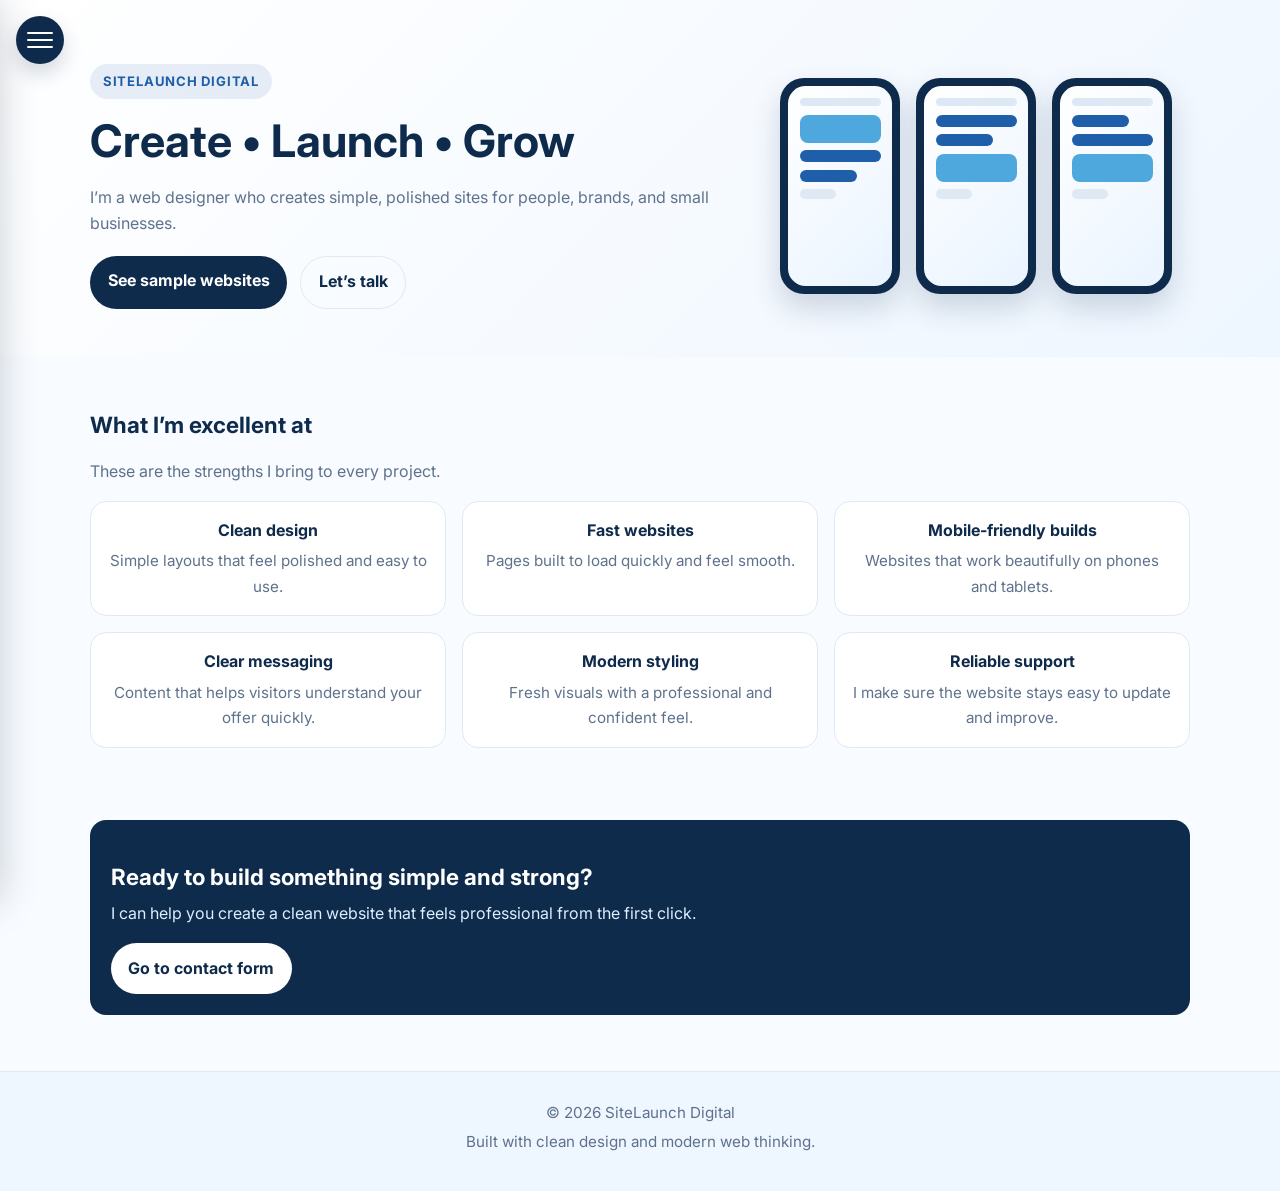
==== commit c32eb598: "Fix HTML encoding issues in index.html" ====
--- a/index.html
+++ b/index.html
@@ -1,4 +1,4 @@
-!DOCTYPE html>
+<!DOCTYPE html>
 <html lang="en">
   <head>
     <meta charset="UTF-8" />
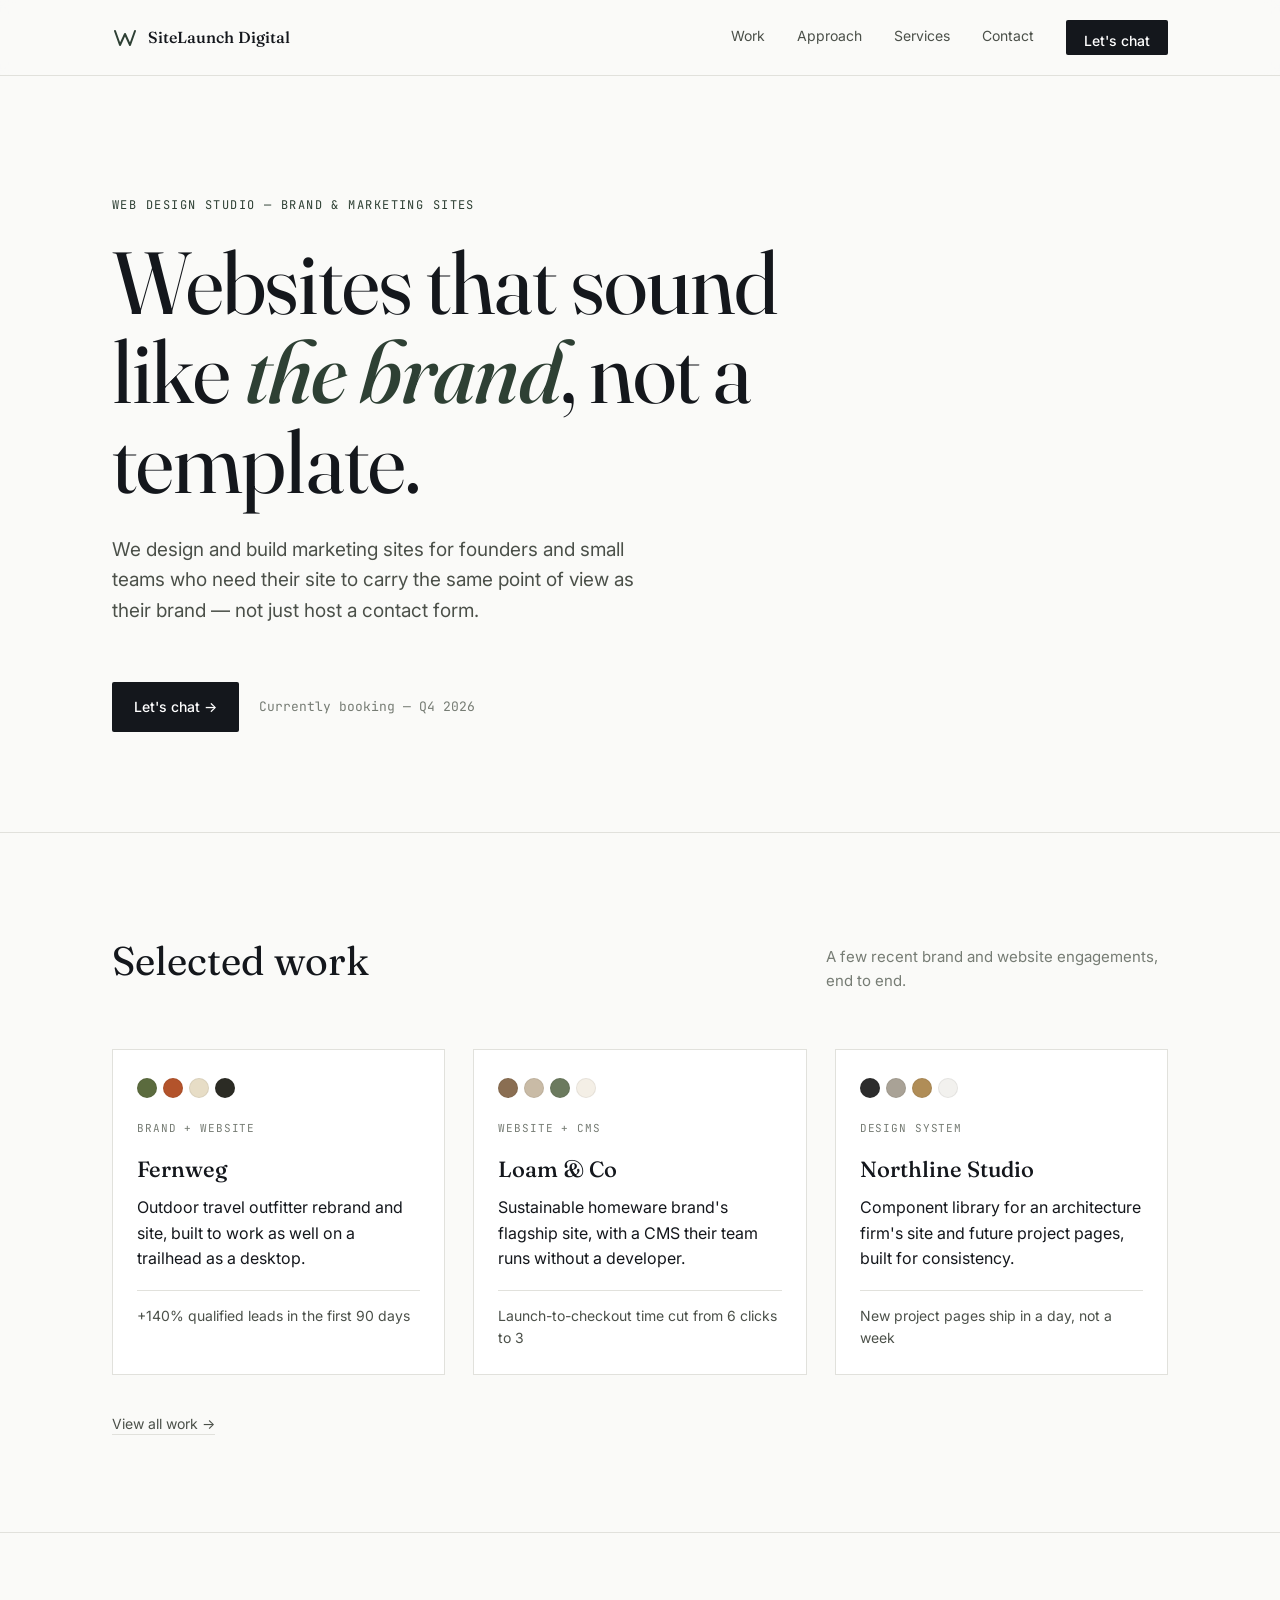
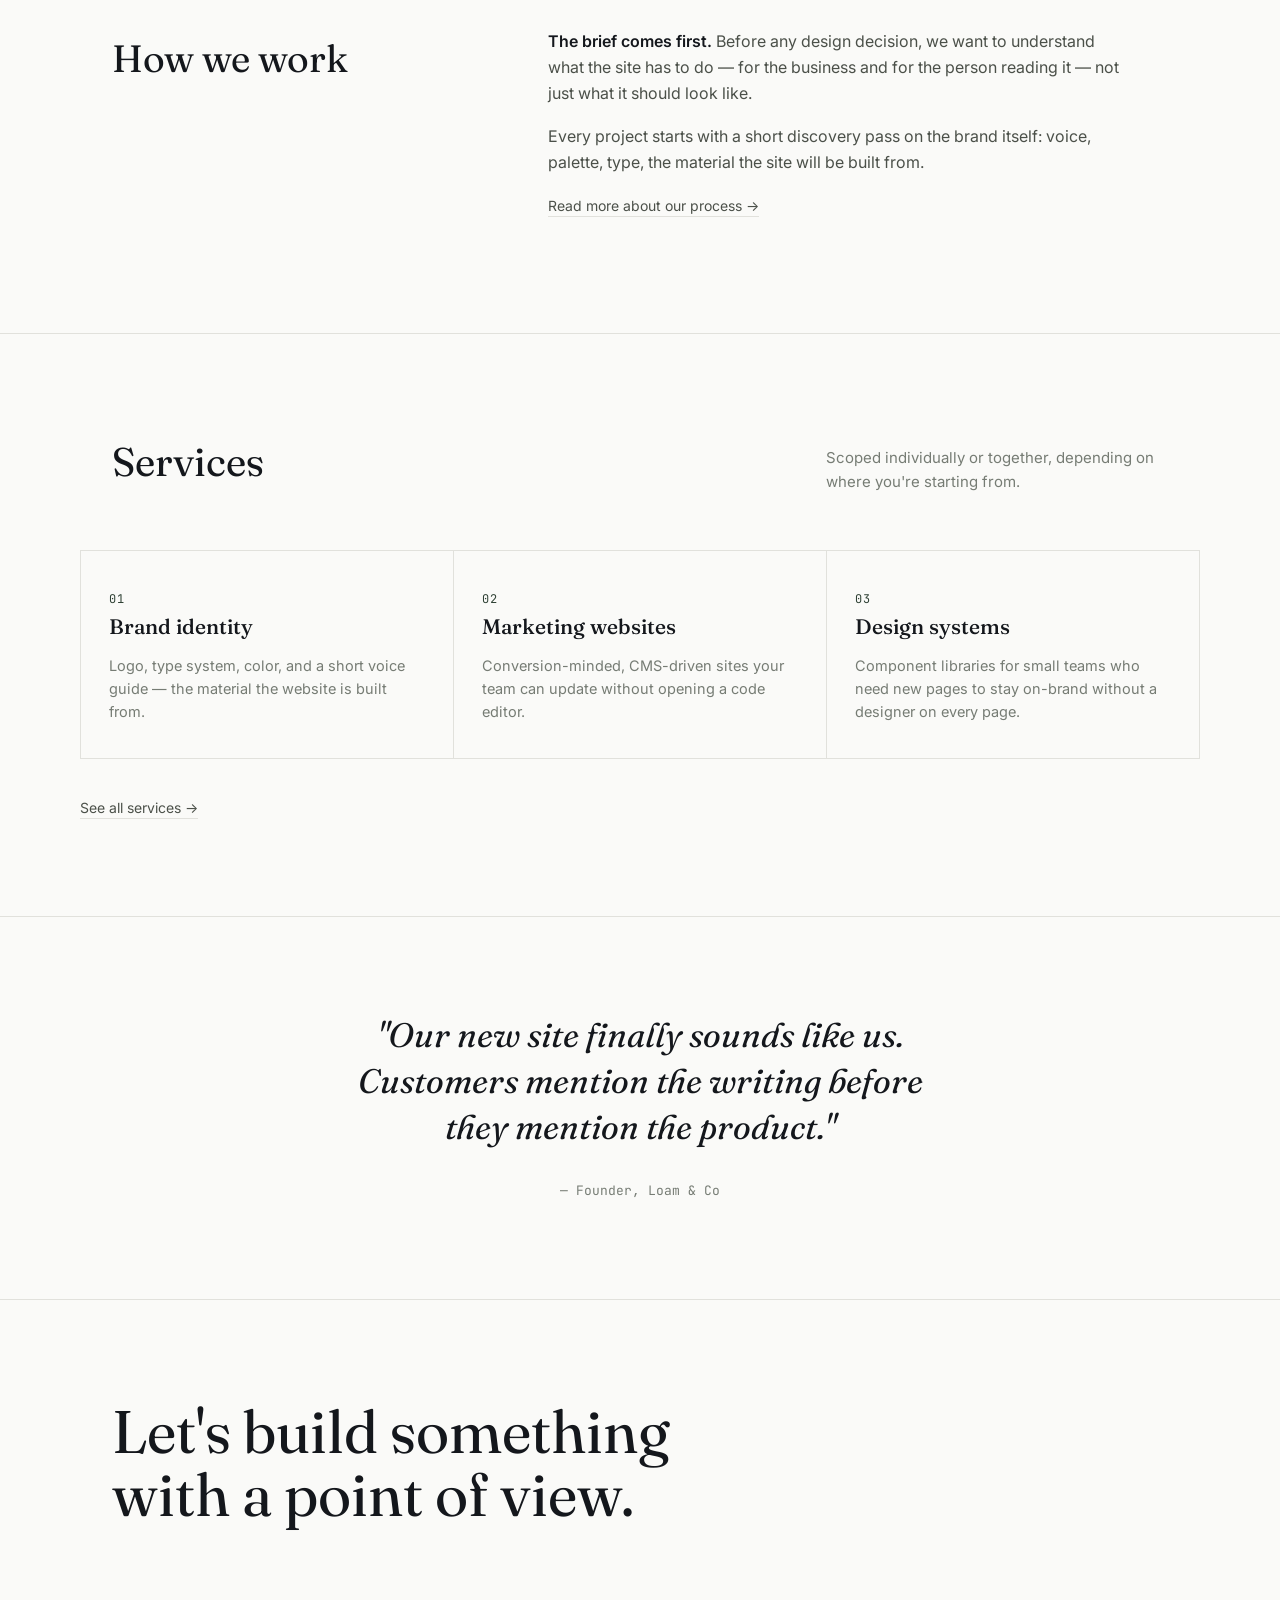
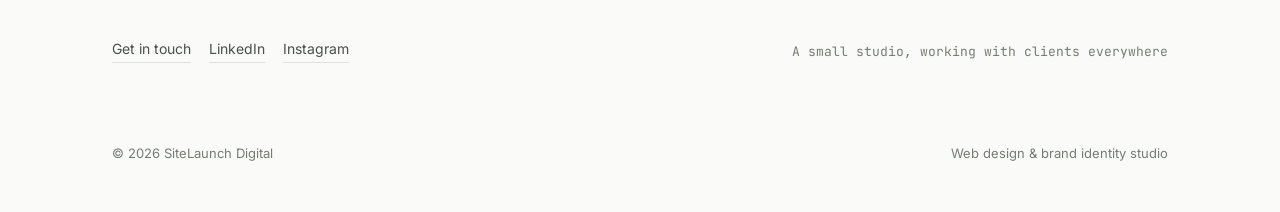
==== commit a9eb899a: "Add files via upload" ====
--- a/index.html
+++ b/index.html
@@ -1,469 +1,169 @@
-<!DOCTYPE html>
-<html lang="en">
-  <head>
-    <meta charset="UTF-8" />
-    <meta name="viewport" content="width=device-width, initial-scale=1.0" />
-    <title>SiteLaunch Digital</title>
-    <link rel="preconnect" href="https://fonts.googleapis.com" />
-    <link rel="preconnect" href="https://fonts.gstatic.com" crossorigin />
-    <link href="https://fonts.googleapis.com/css2?family=Inter:wght@400;500;600;700;800&display=swap" rel="stylesheet" />
-    <style>
-      :root {
-        --navy: #0f2b4c;
-        --navy-dark: #081c31;
-        --blue: #1f5ea8;
-        --sky: #4ea8de;
-        --white: #f8fbff;
-        --text: #11253f;
-        --muted: #5f728c;
-        --border: #dfe9f4;
-      }
-
-      * { box-sizing: border-box; }
-      html { scroll-behavior: smooth; }
-      body {
-        margin: 0;
-        font-family: "Inter", "Segoe UI", sans-serif;
-        background: var(--white);
-        color: var(--text);
-        line-height: 1.6;
-      }
-
-      body.page-transitioning {
-        overflow: hidden;
-      }
-
-      .page-transition {
-        opacity: 0;
-        transform: translateY(12px);
-        animation: pageFadeIn 0.45s ease forwards;
-      }
-
-      @keyframes pageFadeIn {
-        from {
-          opacity: 0;
-          transform: translateY(12px);
-        }
-        to {
-          opacity: 1;
-          transform: translateY(0);
-        }
-      }
-
-      a { color: inherit; text-decoration: none; }
-      .container {
-        width: min(1100px, calc(100% - 2rem));
-        margin: 0 auto;
-      }
-
-      .side-nav {
-        position: fixed;
-        top: 1rem;
-        left: 1rem;
-        z-index: 60;
-      }
-
-      .menu-toggle {
-        display: flex;
-        flex-direction: column;
-        justify-content: center;
-        gap: 0.3rem;
-        width: 3rem;
-        height: 3rem;
-        border: 0;
-        border-radius: 999px;
-        background: var(--navy);
-        color: white;
-        box-shadow: 0 10px 20px rgba(15, 43, 76, 0.18);
-        cursor: pointer;
-        padding: 0.7rem;
-      }
-
-      .menu-toggle span {
-        display: block;
-        height: 2px;
-        width: 100%;
-        background: currentColor;
-        border-radius: 999px;
-      }
-
-      .nav-panel {
-        position: fixed;
-        top: 0;
-        left: -260px;
-        width: 240px;
-        height: 100vh;
-        padding: 5rem 1.25rem 1.5rem;
-        display: flex;
-        flex-direction: column;
-        gap: 1rem;
-        background: linear-gradient(180deg, var(--navy) 0%, var(--navy-dark) 100%);
-        color: white;
-        box-shadow: 16px 0 40px rgba(8, 28, 49, 0.24);
-        transition: left 0.25s ease;
-        z-index: 55;
-      }
-
-      .side-nav.open .nav-panel {
-        left: 0;
-      }
-
-      .nav-panel a {
-        padding: 0.7rem 0.8rem;
-        border-radius: 0.7rem;
-        color: #e7f2ff;
-        font-weight: 600;
-      }
-
-      .nav-panel a:hover {
-        background: rgba(255, 255, 255, 0.12);
-      }
-
-      .overlay {
-        position: fixed;
-        inset: 0;
-        background: rgba(8, 28, 49, 0.28);
-        opacity: 0;
-        pointer-events: none;
-        transition: opacity 0.25s ease;
-        z-index: 50;
-      }
-
-      .side-nav.open + .overlay {
-        opacity: 1;
-        pointer-events: auto;
-      }
-
-      body.nav-open {
-        overflow: hidden;
-      }
-
-      .hero {
-        padding: 4rem 0 3rem;
-        background: linear-gradient(135deg, #ffffff 0%, #eef6ff 100%);
-      }
-
-      .hero-content {
-        display: grid;
-        grid-template-columns: 1.2fr 0.8fr;
-        gap: 2rem;
-        align-items: center;
-      }
-
-      .eyebrow {
-        display: inline-block;
-        padding: 0.45rem 0.8rem;
-        border-radius: 999px;
-        background: rgba(31, 94, 168, 0.1);
-        color: var(--blue);
-        font-size: 0.82rem;
-        font-weight: 700;
-        letter-spacing: 0.06em;
-        text-transform: uppercase;
-        margin-bottom: 1rem;
-      }
-
-      h1 {
-        font-size: clamp(2rem, 3.5vw, 2.8rem);
-        line-height: 1.2;
-        color: var(--navy);
-        margin: 0 0 1rem;
-      }
-
-      .hero p {
-        margin: 0 0 1.2rem;
-        color: var(--muted);
-        max-width: 650px;
-      }
-
-      .actions {
-        display: flex;
-        gap: 0.8rem;
-        flex-wrap: wrap;
-      }
-
-      .btn {
-        display: inline-block;
-        padding: 0.8rem 1.1rem;
-        border-radius: 999px;
-        font-weight: 700;
-      }
-
-      .btn-primary {
-        background: var(--navy);
-        color: white;
-      }
-
-      .btn-secondary {
-        border: 1px solid var(--border);
-        color: var(--navy);
-      }
-
-      .device-stack {
-        display: flex;
-        justify-content: center;
-        gap: 1rem;
-        align-items: flex-end;
-        flex-wrap: wrap;
-      }
-
-      .phone {
-        width: 120px;
-        background: #0f2b4c;
-        border-radius: 1.5rem;
-        padding: 0.5rem;
-        box-shadow: 0 14px 30px rgba(15, 43, 76, 0.18);
-      }
-
-      .phone-screen {
-        background: linear-gradient(135deg, #ffffff 0%, #eaf4ff 100%);
-        border-radius: 1.1rem;
-        padding: 0.7rem;
-        min-height: 200px;
-      }
-
-      .phone-screen .top-bar {
-        height: 8px;
-        border-radius: 999px;
-        background: #dce9f5;
-        margin-bottom: 0.6rem;
-      }
-
-      .phone-screen .block {
-        background: #1f5ea8;
-        border-radius: 0.5rem;
-        height: 12px;
-        margin-bottom: 0.45rem;
-      }
-
-      .phone-screen .block.short { width: 70%; }
-      .phone-screen .block.tall { height: 28px; background: #4ea8de; }
-      .phone-screen .block.small { height: 10px; width: 45%; background: #dfe9f4; }
-
-      section {
-        padding: 2rem 0 2.5rem;
-      }
-
-      h2 {
-        color: var(--navy);
-        font-size: 1.4rem;
-        margin-bottom: 0.6rem;
-      }
-
-      .section-copy {
-        color: var(--muted);
-        max-width: 700px;
-        margin-bottom: 1rem;
-      }
-
-      .sample-grid {
-        display: grid;
-        grid-template-columns: repeat(3, minmax(0, 1fr));
-        gap: 1rem;
-      }
-
-      .sample-card {
-        background: white;
-        border: 1px solid var(--border);
-        border-radius: 1rem;
-        padding: 1rem;
-      }
-
-      .sample-card .tag {
-        display: inline-block;
-        font-size: 0.78rem;
-        font-weight: 700;
-        color: var(--blue);
-        margin-bottom: 0.5rem;
-        text-transform: uppercase;
-        letter-spacing: 0.06em;
-      }
-
-      .sample-card h3 {
-        margin: 0 0 0.4rem;
-        color: var(--navy);
-      }
-
-      .sample-card p {
-        color: var(--muted);
-        margin-bottom: 0.8rem;
-      }
-
-      .skills-grid {
-        display: grid;
-        grid-template-columns: repeat(3, minmax(0, 1fr));
-        gap: 1rem;
-      }
-
-      .skill-card {
-        background: white;
-        border: 1px solid var(--border);
-        border-radius: 1rem;
-        padding: 1rem;
-        text-align: center;
-      }
-
-      .skill-card strong {
-        display: block;
-        color: var(--navy);
-        margin-bottom: 0.3rem;
-      }
-
-      .skill-card span {
-        color: var(--muted);
-        font-size: 0.95rem;
-      }
-
-      .contact-box {
-        background: var(--navy);
-        color: white;
-        border-radius: 1rem;
-        padding: 1.3rem;
-      }
-
-      .footer {
-        padding: 1.5rem 0 2rem;
-        text-align: center;
-        color: var(--muted);
-        font-size: 0.95rem;
-        background: #eef6ff;
-        border-top: 1px solid var(--border);
-        margin-top: 1rem;
-      }
-
-      .footer p {
-        margin: 0.3rem 0;
-      }
-
-      @media (max-width: 800px) {
-        .hero-content,
-        .sample-grid {
-          grid-template-columns: 1fr;
-        }
-      }
-    </style>
-  </head>
-  <body>
-    <div class="page-transition">
-    <div class="side-nav" id="sideNav">
-      <button class="menu-toggle" id="menuToggle" aria-expanded="false" aria-controls="navPanel" aria-label="Open navigation menu">
-        <span></span>
-        <span></span>
-        <span></span>
-      </button>
-
-      <div class="nav-panel" id="navPanel">
-        <a href="new.html">Home</a>
-        <a href="samples.html">View Our Work</a>
-        <a href="contact.html">Contact</a>
-      </div>
-    </div>
-    <div class="overlay" id="menuOverlay"></div>
-
-    <header class="hero" id="top">
-      <div class="container hero-content">
-        <div>
-          <div class="eyebrow">SiteLaunch Digital</div>
-          <h1>Create • Launch • Grow</h1>
-          <p>I’m a web designer who creates simple, polished sites for people, brands, and small businesses.</p>
-          <div class="actions">
-            <a class="btn btn-primary" href="samples.html">See sample websites</a>
-            <a class="btn btn-secondary" href="contact.html">Let’s talk</a>
-          </div>
-        </div>
-
-        <div class="device-stack" aria-label="Phone mockups of different websites">
-          <div class="phone">
-            <div class="phone-screen">
-              <div class="top-bar"></div>
-              <div class="block tall"></div>
-              <div class="block"></div>
-              <div class="block short"></div>
-              <div class="block small"></div>
-            </div>
-          </div>
-          <div class="phone">
-            <div class="phone-screen">
-              <div class="top-bar"></div>
-              <div class="block"></div>
-              <div class="block short"></div>
-              <div class="block tall"></div>
-              <div class="block small"></div>
-            </div>
-          </div>
-          <div class="phone">
-            <div class="phone-screen">
-              <div class="top-bar"></div>
-              <div class="block short"></div>
-              <div class="block"></div>
-              <div class="block tall"></div>
-              <div class="block small"></div>
-            </div>
-          </div>
-        </div>
-      </div>
-    </header>
-
-    <main>
-      <section class="container">
-        <h2>What I’m excellent at</h2>
-        <p class="section-copy">These are the strengths I bring to every project.</p>
-        <div class="skills-grid">
-          <div class="skill-card"><strong>Clean design</strong><span>Simple layouts that feel polished and easy to use.</span></div>
-          <div class="skill-card"><strong>Fast websites</strong><span>Pages built to load quickly and feel smooth.</span></div>
-          <div class="skill-card"><strong>Mobile-friendly builds</strong><span>Websites that work beautifully on phones and tablets.</span></div>
-          <div class="skill-card"><strong>Clear messaging</strong><span>Content that helps visitors understand your offer quickly.</span></div>
-          <div class="skill-card"><strong>Modern styling</strong><span>Fresh visuals with a professional and confident feel.</span></div>
-          <div class="skill-card"><strong>Reliable support</strong><span>I make sure the website stays easy to update and improve.</span></div>
-        </div>
-      </section>
-
-      <section id="contact" class="container">
-        <div class="contact-box">
-          <h2 style="color: white; margin-bottom: 0.4rem;">Ready to build something simple and strong?</h2>
-          <p style="margin: 0; color: #dceeff;">I can help you create a clean website that feels professional from the first click.</p>
-          <a class="btn btn-primary" href="contact.html" style="margin-top: 1rem; display: inline-block; background: white; color: var(--navy);">Go to contact form</a>
-        </div>
-      </section>
-    </main>
-
-    <footer class="footer">
-      <div class="container">
-        <p>© 2026 SiteLaunch Digital</p>
-        <p>Built with clean design and modern web thinking.</p>
-      </div>
-    </footer>
-    </div>
-
-    <script>
-      const sideNav = document.getElementById("sideNav");
-      const menuToggle = document.getElementById("menuToggle");
-      const menuOverlay = document.getElementById("menuOverlay");
-      const navPanel = document.getElementById("navPanel");
-
-      const closeMenu = () => {
-        sideNav.classList.remove("open");
-        document.body.classList.remove("nav-open");
-        menuToggle.setAttribute("aria-expanded", "false");
-      };
-
-      menuToggle.addEventListener("click", () => {
-        const isOpen = sideNav.classList.toggle("open");
-        document.body.classList.toggle("nav-open", isOpen);
-        menuToggle.setAttribute("aria-expanded", String(isOpen));
-      });
-
-      menuOverlay.addEventListener("click", closeMenu);
-
-      navPanel.querySelectorAll("a").forEach((link) => {
-        link.addEventListener("click", closeMenu);
-      });
-
-      document.addEventListener("keydown", (event) => {
-        if (event.key === "Escape") {
-          closeMenu();
-        }
-      });
-    </script>
-  </body>
-</html>
+<!DOCTYPE html>
+<html lang="en">
+<head>
+<meta charset="UTF-8">
+<meta name="viewport" content="width=device-width, initial-scale=1.0">
+<title>SiteLaunch Digital — Web Design Studio</title>
+<link rel="preconnect" href="https://fonts.googleapis.com">
+<link rel="preconnect" href="https://fonts.gstatic.com" crossorigin>
+<link href="https://fonts.googleapis.com/css2?family=Fraunces:ital,opsz,wght@0,9..144,300;0,9..144,400;0,9..144,500;0,9..144,600;1,9..144,400;1,9..144,500&family=Inter:wght@400;500;600&family=JetBrains+Mono:wght@400;500&display=swap" rel="stylesheet">
+<link rel="stylesheet" href="styles.css">
+</head>
+<body>
+
+<header>
+  <nav>
+    <a href="index.html" class="nav-mark" aria-label="Home">
+      <svg class="sig" viewBox="0 0 26 26" fill="none" xmlns="http://www.w3.org/2000/svg" aria-hidden="true">
+        <path d="M3 6 L8 20 L13 9 L18 20 L23 6" stroke="var(--accent)" stroke-width="2" stroke-linecap="round" stroke-linejoin="round"/>
+      </svg>
+      SiteLaunch Digital
+    </a>
+    <div class="nav-links">
+      <a href="work.html">Work</a>
+      <a href="approach.html">Approach</a>
+      <a href="services.html">Services</a>
+      <a href="contact.html">Contact</a>
+      <a href="contact.html" class="nav-chat">Let's chat</a>
+    </div>
+  </nav>
+</header>
+
+<main>
+
+  <section class="hero">
+    <div class="wrap">
+      <span class="eyebrow">Web design studio — brand & marketing sites</span>
+      <h1>Websites that sound like <em>the brand</em>, not a template.</h1>
+      <p class="hero-sub">We design and build marketing sites for founders and small teams who need their site to carry the same point of view as their brand — not just host a contact form.</p>
+      <div class="hero-foot">
+        <a class="btn" href="contact.html">Let's chat →</a>
+        <span class="hero-meta">Currently booking — Q4 2026</span>
+      </div>
+    </div>
+  </section>
+
+  <section id="work">
+    <div class="wrap">
+      <div class="section-head reveal">
+        <h2>Selected work</h2>
+        <p>A few recent brand and website engagements, end to end.</p>
+      </div>
+      <div class="work-grid">
+
+        <div class="card reveal">
+          <div class="swatches">
+            <span style="background:#5B6B3E"></span>
+            <span style="background:#B3532B"></span>
+            <span style="background:#E7DDC6"></span>
+            <span style="background:#2B2B24"></span>
+          </div>
+          <span class="tag">Brand + Website</span>
+          <h3>Fernweg</h3>
+          <p>Outdoor travel outfitter rebrand and site, built to work as well on a trailhead as a desktop.</p>
+          <div class="result">+140% qualified leads in the first 90 days</div>
+        </div>
+
+        <div class="card reveal">
+          <div class="swatches">
+            <span style="background:#8A6E52"></span>
+            <span style="background:#C9BBA6"></span>
+            <span style="background:#6B7A5E"></span>
+            <span style="background:#F4EFE6"></span>
+          </div>
+          <span class="tag">Website + CMS</span>
+          <h3>Loam & Co</h3>
+          <p>Sustainable homeware brand's flagship site, with a CMS their team runs without a developer.</p>
+          <div class="result">Launch-to-checkout time cut from 6 clicks to 3</div>
+        </div>
+
+        <div class="card reveal">
+          <div class="swatches">
+            <span style="background:#2C2C2C"></span>
+            <span style="background:#A9A296"></span>
+            <span style="background:#B08D57"></span>
+            <span style="background:#F2F1EE"></span>
+          </div>
+          <span class="tag">Design System</span>
+          <h3>Northline Studio</h3>
+          <p>Component library for an architecture firm's site and future project pages, built for consistency.</p>
+          <div class="result">New project pages ship in a day, not a week</div>
+        </div>
+
+      </div>
+      <p style="margin-top:36px;"><a class="inline-link reveal" href="work.html">View all work →</a></p>
+    </div>
+  </section>
+
+  <section id="approach">
+    <div class="wrap approach">
+      <h2 class="reveal">How we work</h2>
+      <div class="approach-copy reveal">
+        <p><strong>The brief comes first.</strong> Before any design decision, we want to understand what the site has to do — for the business and for the person reading it — not just what it should look like.</p>
+        <p>Every project starts with a short discovery pass on the brand itself: voice, palette, type, the material the site will be built from.</p>
+        <p><a class="inline-link" href="approach.html">Read more about our process →</a></p>
+      </div>
+    </div>
+  </section>
+
+  <section id="services">
+    <div class="wrap">
+      <div class="section-head reveal">
+        <h2>Services</h2>
+        <p>Scoped individually or together, depending on where you're starting from.</p>
+      </div>
+    </div>
+    <div class="wrap" style="padding:0;">
+      <div class="services reveal">
+        <div class="service">
+          <span class="eyebrow">01</span>
+          <h3>Brand identity</h3>
+          <p>Logo, type system, color, and a short voice guide — the material the website is built from.</p>
+        </div>
+        <div class="service">
+          <span class="eyebrow">02</span>
+          <h3>Marketing websites</h3>
+          <p>Conversion-minded, CMS-driven sites your team can update without opening a code editor.</p>
+        </div>
+        <div class="service">
+          <span class="eyebrow">03</span>
+          <h3>Design systems</h3>
+          <p>Component libraries for small teams who need new pages to stay on-brand without a designer on every page.</p>
+        </div>
+      </div>
+      <p style="margin-top:36px;"><a class="inline-link reveal" href="services.html">See all services →</a></p>
+    </div>
+  </section>
+
+  <section class="testimonial">
+    <div class="wrap">
+      <blockquote class="reveal">"Our new site finally sounds like us. Customers mention the writing before they mention the product."</blockquote>
+      <cite class="reveal">— Founder, Loam & Co</cite>
+    </div>
+  </section>
+
+  <footer>
+    <div class="wrap contact">
+      <div class="contact-row">
+        <h2 class="reveal">Let's build something with a point of view.</h2>
+      </div>
+      <div class="contact-row reveal">
+        <div class="contact-links">
+          <a href="contact.html">Get in touch</a>
+          <a href="#">LinkedIn</a>
+          <a href="#">Instagram</a>
+        </div>
+        <span class="hero-meta">A small studio, working with clients everywhere</span>
+      </div>
+      <div class="foot-bottom">
+        <span>© 2026 SiteLaunch Digital</span>
+        <span>Web design & brand identity studio</span>
+      </div>
+    </div>
+  </footer>
+
+</main>
+
+<script src="script.js"></script>
+</body>
+</html>
--- a/styles.css
+++ b/styles.css
@@ -0,0 +1,204 @@
+:root{
+  --bg: #FAFAF8;
+  --paper: #FFFFFF;
+  --ink: #14171C;
+  --ink-soft: #4B5049;
+  --muted: #767C74;
+  --accent: #2E4034;
+  --accent-2: #7C9271;
+  --accent-light: #E4EAE0;
+  --line: #E1E1DC;
+  --max: 1120px;
+}
+
+*{ box-sizing:border-box; margin:0; padding:0; }
+html{ scroll-behavior:smooth; }
+body{
+  background:var(--bg);
+  color:var(--ink);
+  font-family:'Inter', sans-serif;
+  font-size:16px;
+  line-height:1.6;
+  -webkit-font-smoothing:antialiased;
+}
+@media (prefers-reduced-motion: reduce){
+  html{ scroll-behavior:auto; }
+  *{ animation-duration:0.001ms !important; animation-iteration-count:1 !important; transition-duration:0.001ms !important; }
+}
+
+a{ color:inherit; text-decoration:none; }
+a:focus-visible, button:focus-visible, input:focus-visible, textarea:focus-visible{ outline:2px solid var(--accent); outline-offset:3px; }
+img,svg{ display:block; max-width:100%; }
+
+.wrap{ max-width:var(--max); margin:0 auto; padding:0 32px; }
+.eyebrow{
+  font-family:'JetBrains Mono', monospace;
+  font-size:12px;
+  letter-spacing:0.12em;
+  text-transform:uppercase;
+  color:var(--accent);
+}
+
+/* ---------- Nav ---------- */
+header{
+  position:sticky; top:0; z-index:50;
+  background:rgba(250,250,248,0.86);
+  backdrop-filter:blur(8px);
+  border-bottom:1px solid var(--line);
+}
+nav{
+  display:flex; align-items:center; justify-content:space-between;
+  padding:20px 32px;
+  max-width:var(--max); margin:0 auto;
+}
+.nav-mark{
+  display:flex; align-items:center; gap:10px;
+  font-family:'Fraunces', serif; font-weight:500; font-size:16px;
+}
+.nav-mark svg{ width:26px; height:26px; }
+.nav-links{ display:flex; align-items:center; gap:32px; font-size:14px; }
+.nav-links a{ color:var(--ink-soft); transition:color .2s ease; padding-bottom:3px; border-bottom:1px solid transparent; }
+.nav-links a:hover{ color:var(--ink); }
+.nav-links a.active{ color:var(--ink); border-color:var(--accent); }
+.nav-chat{
+  background:var(--ink); color:var(--paper) !important;
+  padding:10px 18px; border-radius:2px; font-weight:500;
+  border-bottom:none !important;
+  transition:background .2s ease;
+}
+.nav-chat:hover{ background:var(--accent); color:var(--paper) !important; }
+.nav-toggle{ display:none; background:none; border:none; cursor:pointer; }
+@media (max-width:760px){
+  .nav-links{ display:none; }
+}
+
+/* ---------- Hero (home) ---------- */
+.hero{
+  padding:120px 0 100px;
+  border-bottom:1px solid var(--line);
+}
+.hero .eyebrow{ margin-bottom:22px; display:block; }
+.hero h1{
+  font-family:'Fraunces', serif;
+  font-weight:400;
+  font-size:clamp(42px, 7vw, 88px);
+  line-height:1.02;
+  letter-spacing:-0.01em;
+  max-width:14ch;
+}
+.hero h1 em{ font-style:italic; font-weight:500; color:var(--accent); }
+.hero-sub{ margin-top:28px; max-width:46ch; font-size:19px; color:var(--ink-soft); }
+.hero-foot{ margin-top:56px; display:flex; align-items:center; gap:20px; flex-wrap:wrap; }
+.btn{
+  display:inline-flex; align-items:center; gap:8px;
+  background:var(--ink); color:var(--paper);
+  padding:14px 22px; border:none;
+  border-radius:2px; font-size:14px; font-weight:500;
+  cursor:pointer; font-family:'Inter', sans-serif;
+  transition:background .2s ease, transform .2s ease;
+}
+.btn:hover{ background:var(--accent); transform:translateY(-1px); }
+.hero-meta{ font-family:'JetBrains Mono', monospace; font-size:13px; color:var(--muted); }
+
+.sig path{
+  stroke-dasharray: 220; stroke-dashoffset: 220;
+  animation: draw 1.4s ease forwards .3s;
+}
+@keyframes draw{ to{ stroke-dashoffset:0; } }
+
+/* ---------- Page hero (sub pages) ---------- */
+.page-hero{ padding:76px 0 56px; border-bottom:1px solid var(--line); }
+.page-hero h1{
+  font-family:'Fraunces', serif; font-weight:400;
+  font-size:clamp(34px, 5.5vw, 58px);
+  margin-top:16px; max-width:18ch; line-height:1.05;
+}
+.page-hero p{ margin-top:20px; max-width:52ch; color:var(--ink-soft); font-size:17px; }
+
+/* ---------- Section shell ---------- */
+section{ padding:96px 0; border-bottom:1px solid var(--line); }
+.section-head{ display:flex; justify-content:space-between; align-items:flex-end; gap:24px; margin-bottom:56px; flex-wrap:wrap; }
+.section-head h2{ font-family:'Fraunces', serif; font-weight:400; font-size:clamp(28px, 4vw, 40px); }
+.section-head p{ max-width:38ch; color:var(--muted); font-size:15px; }
+
+.reveal{ opacity:0; transform:translateY(18px); transition:opacity .6s ease, transform .6s ease; }
+.reveal.in{ opacity:1; transform:translateY(0); }
+
+/* ---------- Work ---------- */
+.work-grid{ display:grid; grid-template-columns:repeat(3, 1fr); gap:28px; }
+@media (max-width:900px){ .work-grid{ grid-template-columns:1fr; } }
+.card{
+  border:1px solid var(--line); background:var(--paper);
+  padding:28px 24px 24px;
+  transition:border-color .25s ease, transform .25s ease;
+}
+.card:hover{ border-color:var(--accent-2); transform:translateY(-4px); }
+.swatches{ display:flex; gap:6px; margin-bottom:22px; }
+.swatches span{ width:20px; height:20px; border-radius:50%; border:1px solid rgba(0,0,0,.06); }
+.card h3{ font-family:'Fraunces', serif; font-weight:500; font-size:22px; margin-bottom:8px; }
+.card .tag{ font-family:'JetBrains Mono', monospace; font-size:11px; text-transform:uppercase; letter-spacing:.08em; color:var(--muted); margin-bottom:14px; display:block; }
+.card .result{ font-size:14px; color:var(--ink-soft); border-top:1px solid var(--line); padding-top:14px; margin-top:18px; }
+
+.inline-link{ font-size:14px; color:var(--ink-soft); border-bottom:1px solid var(--line); padding-bottom:2px; transition:color .2s ease, border-color .2s ease; }
+.inline-link:hover{ color:var(--accent); border-color:var(--accent); }
+
+/* ---------- Approach ---------- */
+.approach{ display:grid; grid-template-columns:1fr 1.6fr; gap:48px; }
+@media (max-width:800px){ .approach{ grid-template-columns:1fr; } }
+.approach h2{ font-family:'Fraunces', serif; font-weight:400; font-size:clamp(28px,4vw,38px); }
+.approach-copy p{ margin-bottom:18px; color:var(--ink-soft); font-size:16px; max-width:58ch; }
+.approach-copy p strong{ color:var(--ink); font-weight:600; }
+
+/* ---------- Services ---------- */
+.services{ display:grid; grid-template-columns:repeat(3,1fr); border-top:1px solid var(--line); border-left:1px solid var(--line); }
+@media (max-width:800px){ .services{ grid-template-columns:1fr; } }
+.service{ padding:34px 28px; border-right:1px solid var(--line); border-bottom:1px solid var(--line); }
+.service .eyebrow{ margin-bottom:14px; }
+.service h3{ font-family:'Fraunces', serif; font-weight:500; font-size:21px; margin-bottom:10px; }
+.service p{ font-size:14.5px; color:var(--muted); }
+
+/* ---------- Process ---------- */
+.process{ display:grid; grid-template-columns:repeat(4,1fr); gap:24px; }
+@media (max-width:800px){ .process{ grid-template-columns:1fr 1fr; } }
+.step .num{ font-family:'JetBrains Mono', monospace; color:var(--accent-2); font-size:13px; margin-bottom:14px; }
+.step h3{ font-family:'Fraunces', serif; font-weight:500; font-size:19px; margin-bottom:8px; }
+.step p{ font-size:14px; color:var(--muted); }
+
+/* ---------- Testimonial ---------- */
+.testimonial{ text-align:center; }
+blockquote{
+  font-family:'Fraunces', serif; font-style:italic; font-weight:400;
+  font-size:clamp(24px, 3.4vw, 34px);
+  max-width:26ch; margin:0 auto 26px; line-height:1.35;
+}
+.testimonial cite{ font-style:normal; font-family:'JetBrains Mono', monospace; font-size:13px; color:var(--muted); }
+
+/* ---------- Contact form ---------- */
+.contact-grid{ display:grid; grid-template-columns:1.1fr 0.9fr; gap:56px; }
+@media (max-width:800px){ .contact-grid{ grid-template-columns:1fr; } }
+.field{ margin-bottom:22px; }
+label{ display:block; font-family:'JetBrains Mono', monospace; font-size:12px; text-transform:uppercase; letter-spacing:.08em; color:var(--muted); margin-bottom:8px; }
+input, textarea{
+  width:100%; border:1px solid var(--line); background:var(--paper);
+  padding:14px 16px; font-family:'Inter', sans-serif; font-size:15px; color:var(--ink);
+  border-radius:2px;
+}
+input:focus, textarea:focus{ outline:none; border-color:var(--accent); }
+textarea{ min-height:160px; resize:vertical; }
+.form-note{ font-size:13px; color:var(--muted); margin-top:14px; }
+.contact-side h3{ font-family:'Fraunces', serif; font-weight:500; font-size:20px; margin-bottom:14px; }
+.contact-side p{ color:var(--ink-soft); font-size:15px; margin-bottom:20px; }
+.contact-side .contact-links{ display:flex; flex-direction:column; gap:12px; }
+
+/* ---------- Footer ---------- */
+footer{ padding:100px 0 48px; }
+.contact h2{
+  font-family:'Fraunces', serif; font-weight:400;
+  font-size:clamp(32px, 6vw, 60px);
+  max-width:16ch; line-height:1.05; margin-bottom:32px;
+}
+.contact-row{ display:flex; justify-content:space-between; align-items:flex-end; flex-wrap:wrap; gap:24px; margin-bottom:80px; }
+.contact-links{ display:flex; gap:18px; font-size:14px; }
+.contact-links a{ color:var(--ink-soft); border-bottom:1px solid var(--line); padding-bottom:2px; transition:color .2s ease, border-color .2s ease; }
+.contact-links a:hover{ color:var(--accent); border-color:var(--accent); }
+.foot-bottom{ display:flex; justify-content:space-between; flex-wrap:wrap; gap:12px; font-size:13px; color:var(--muted); }
